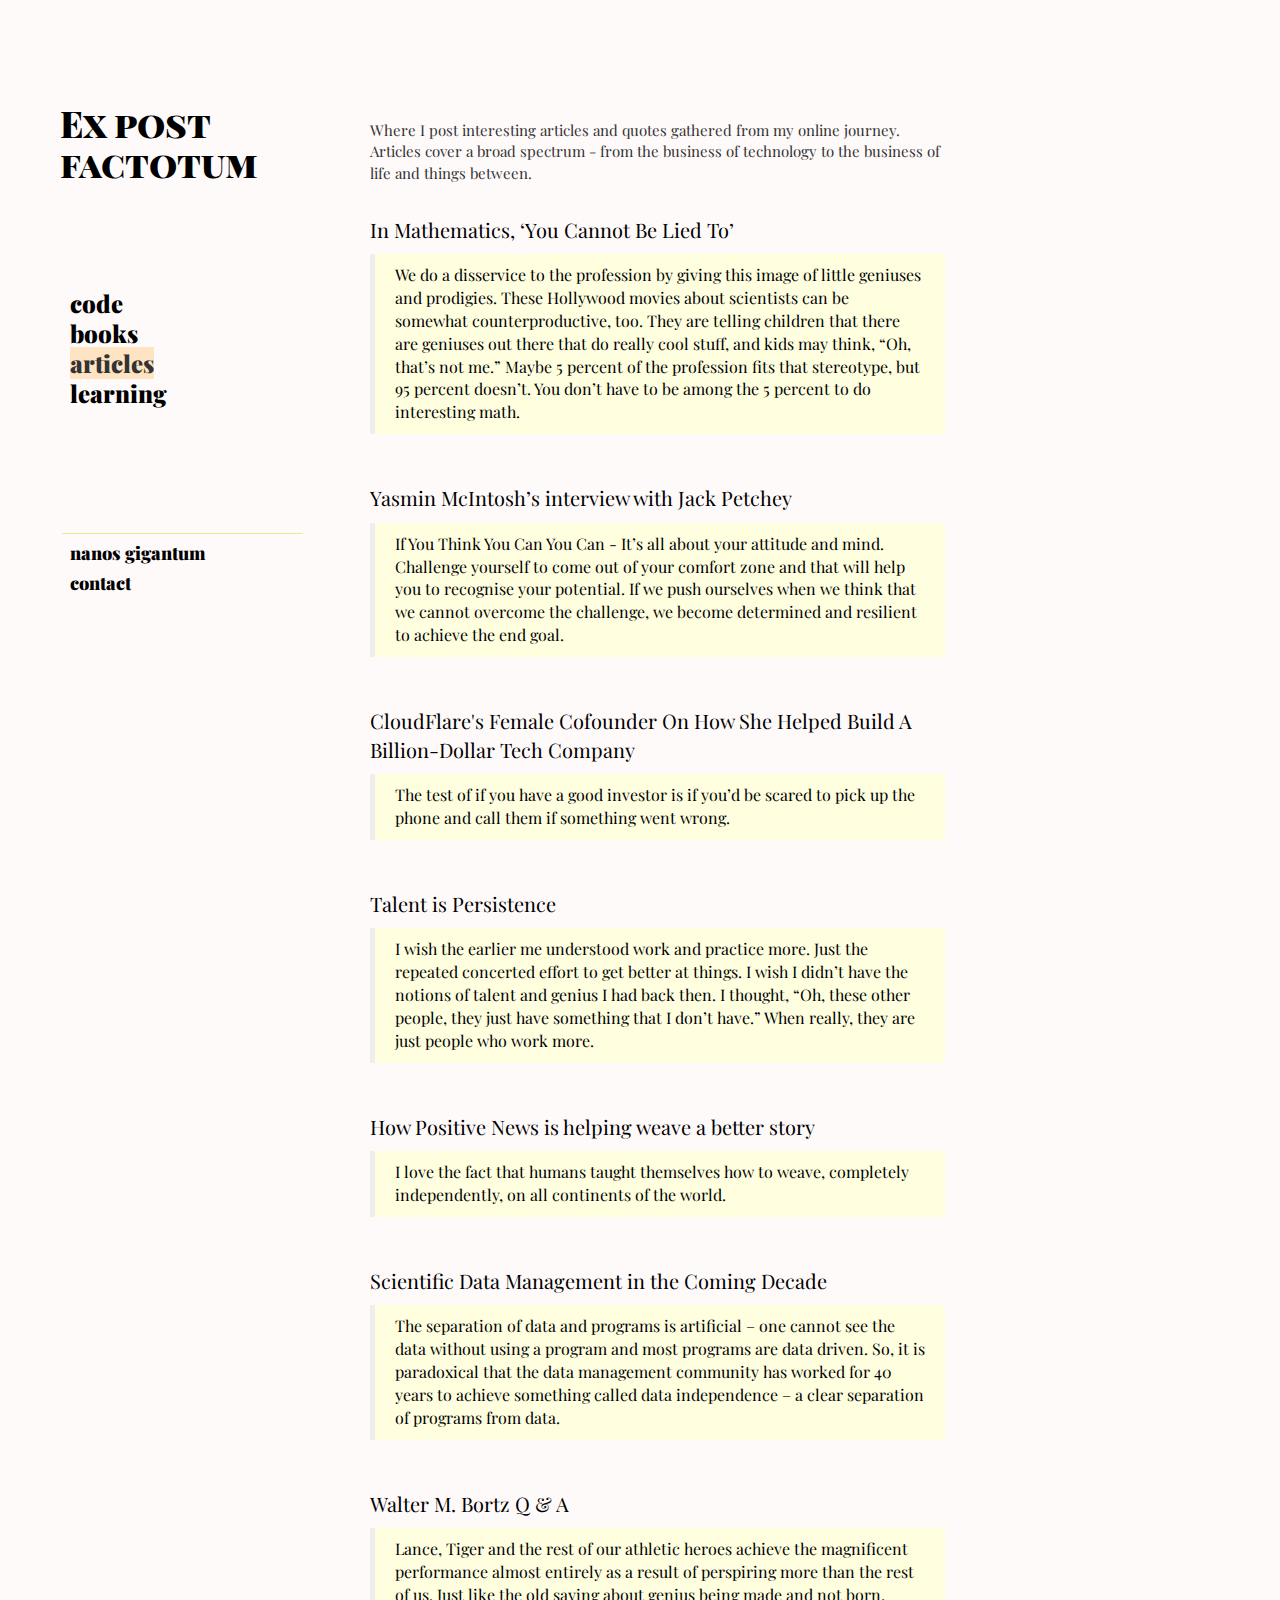
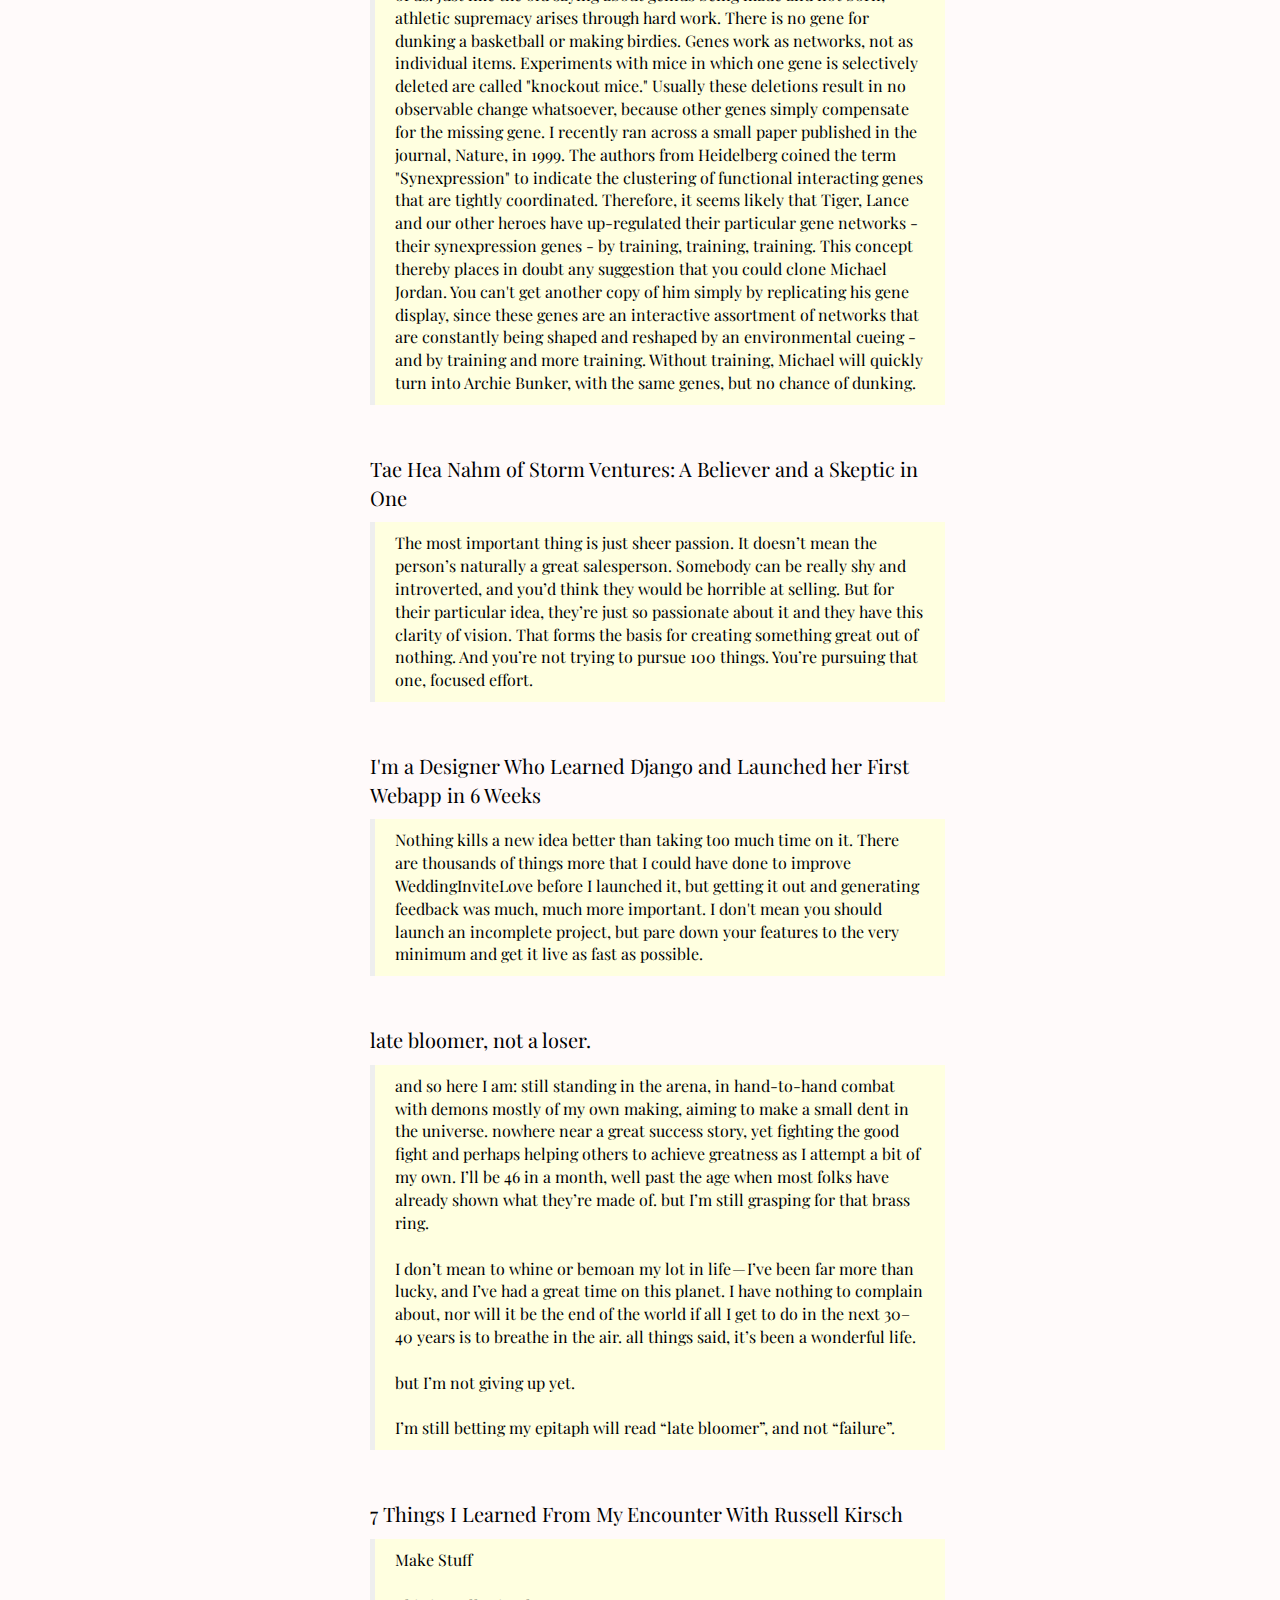
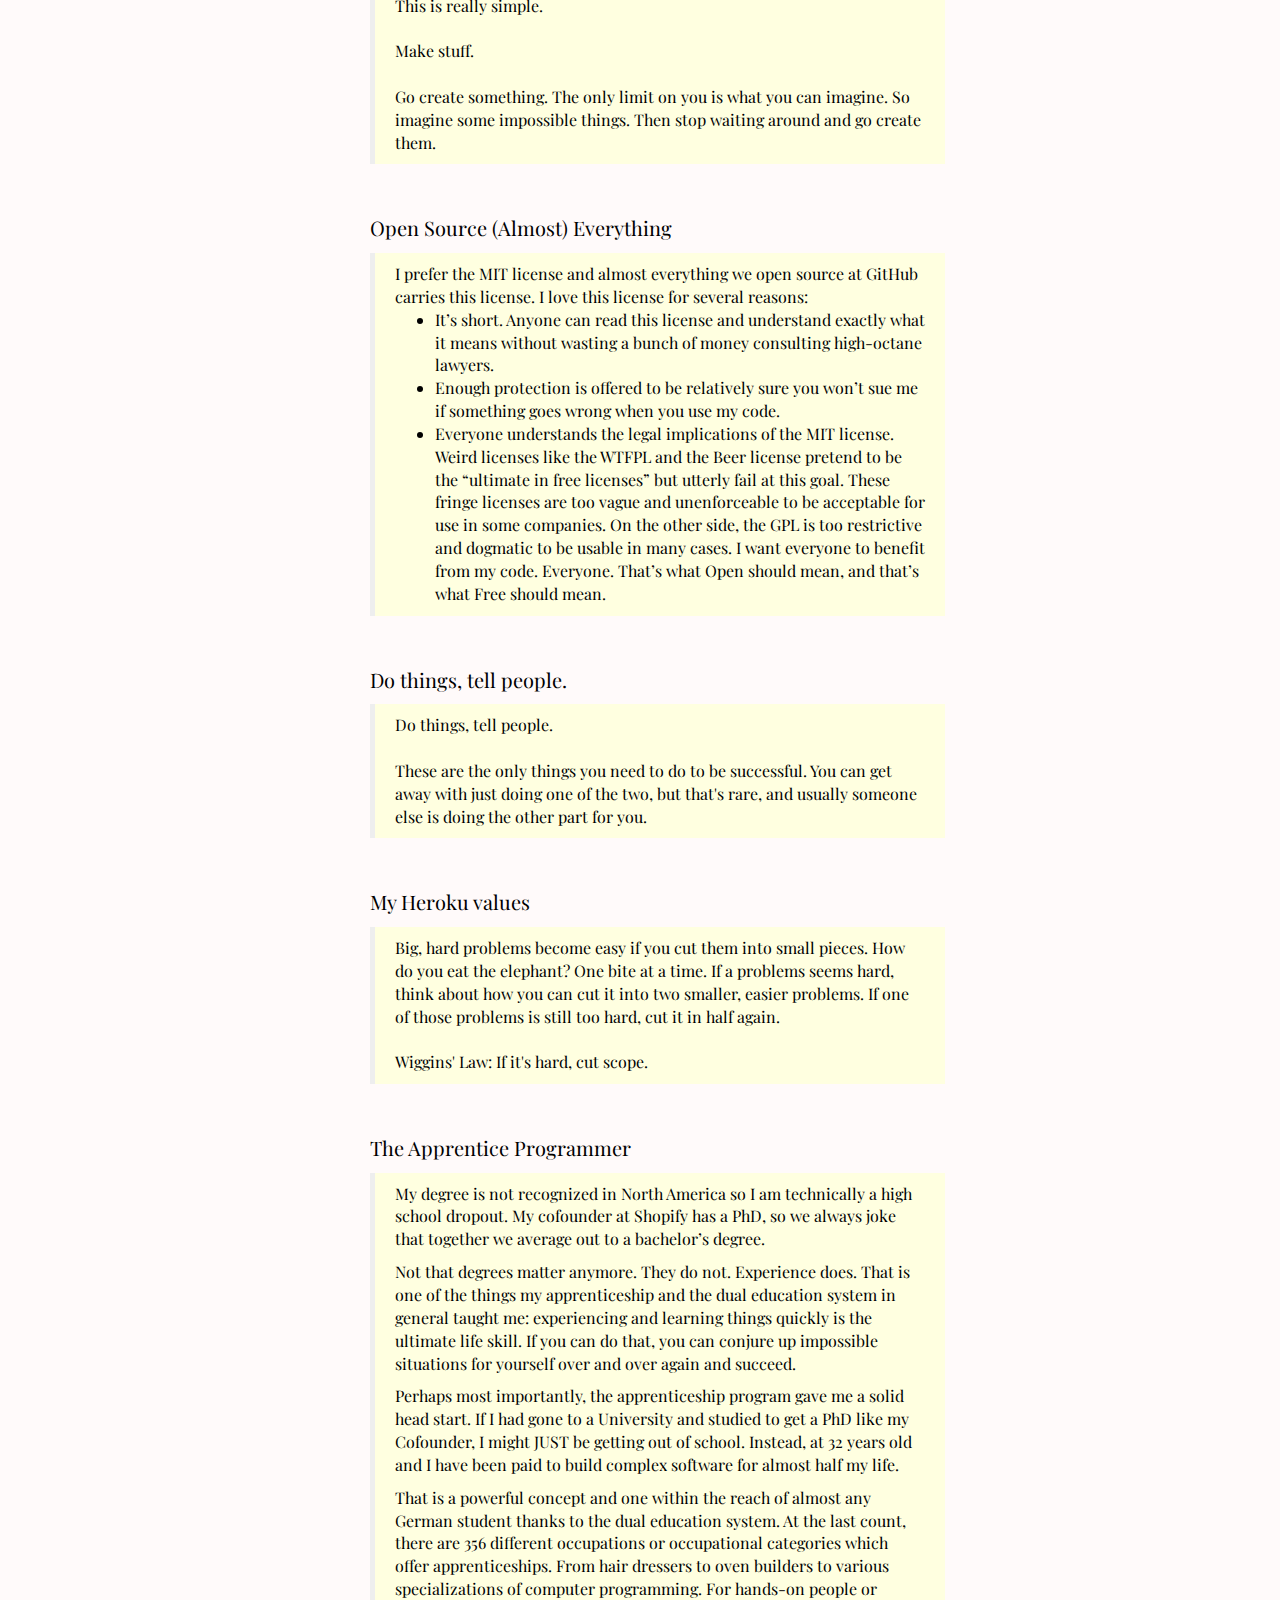
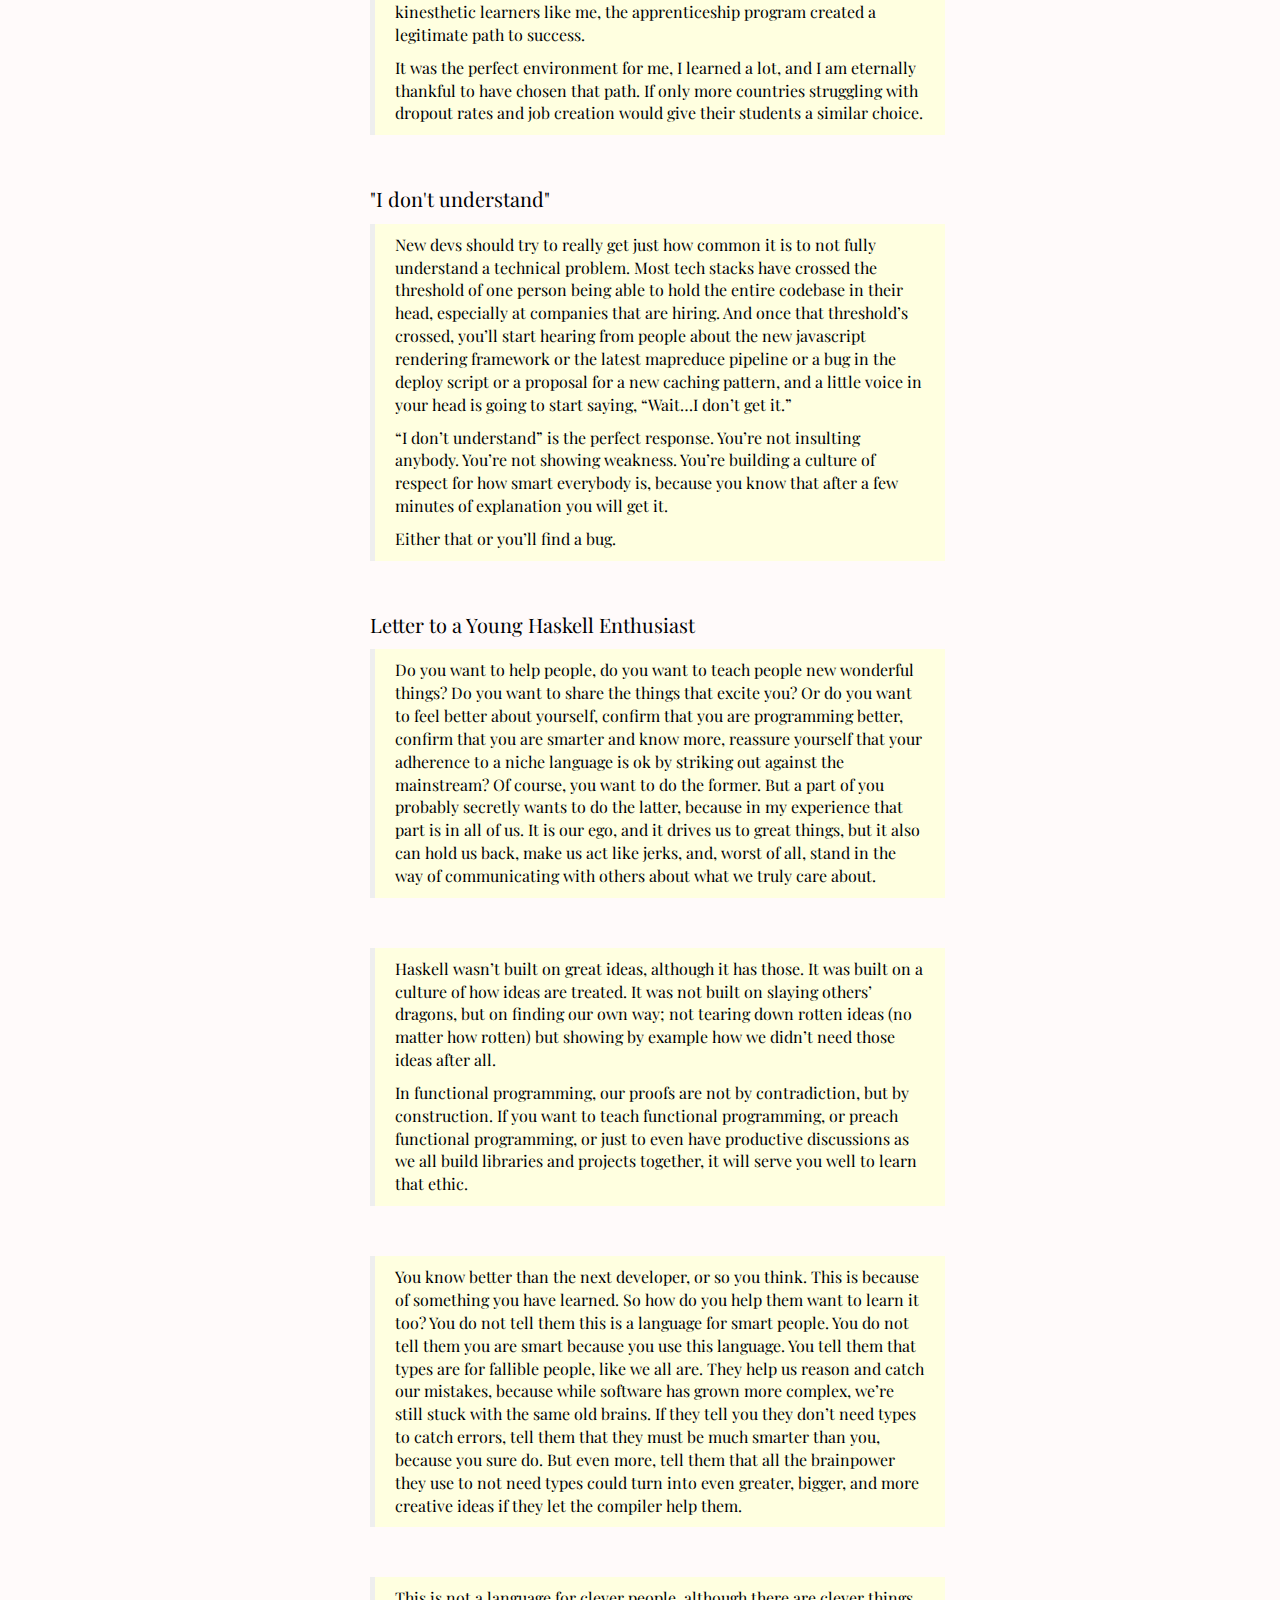
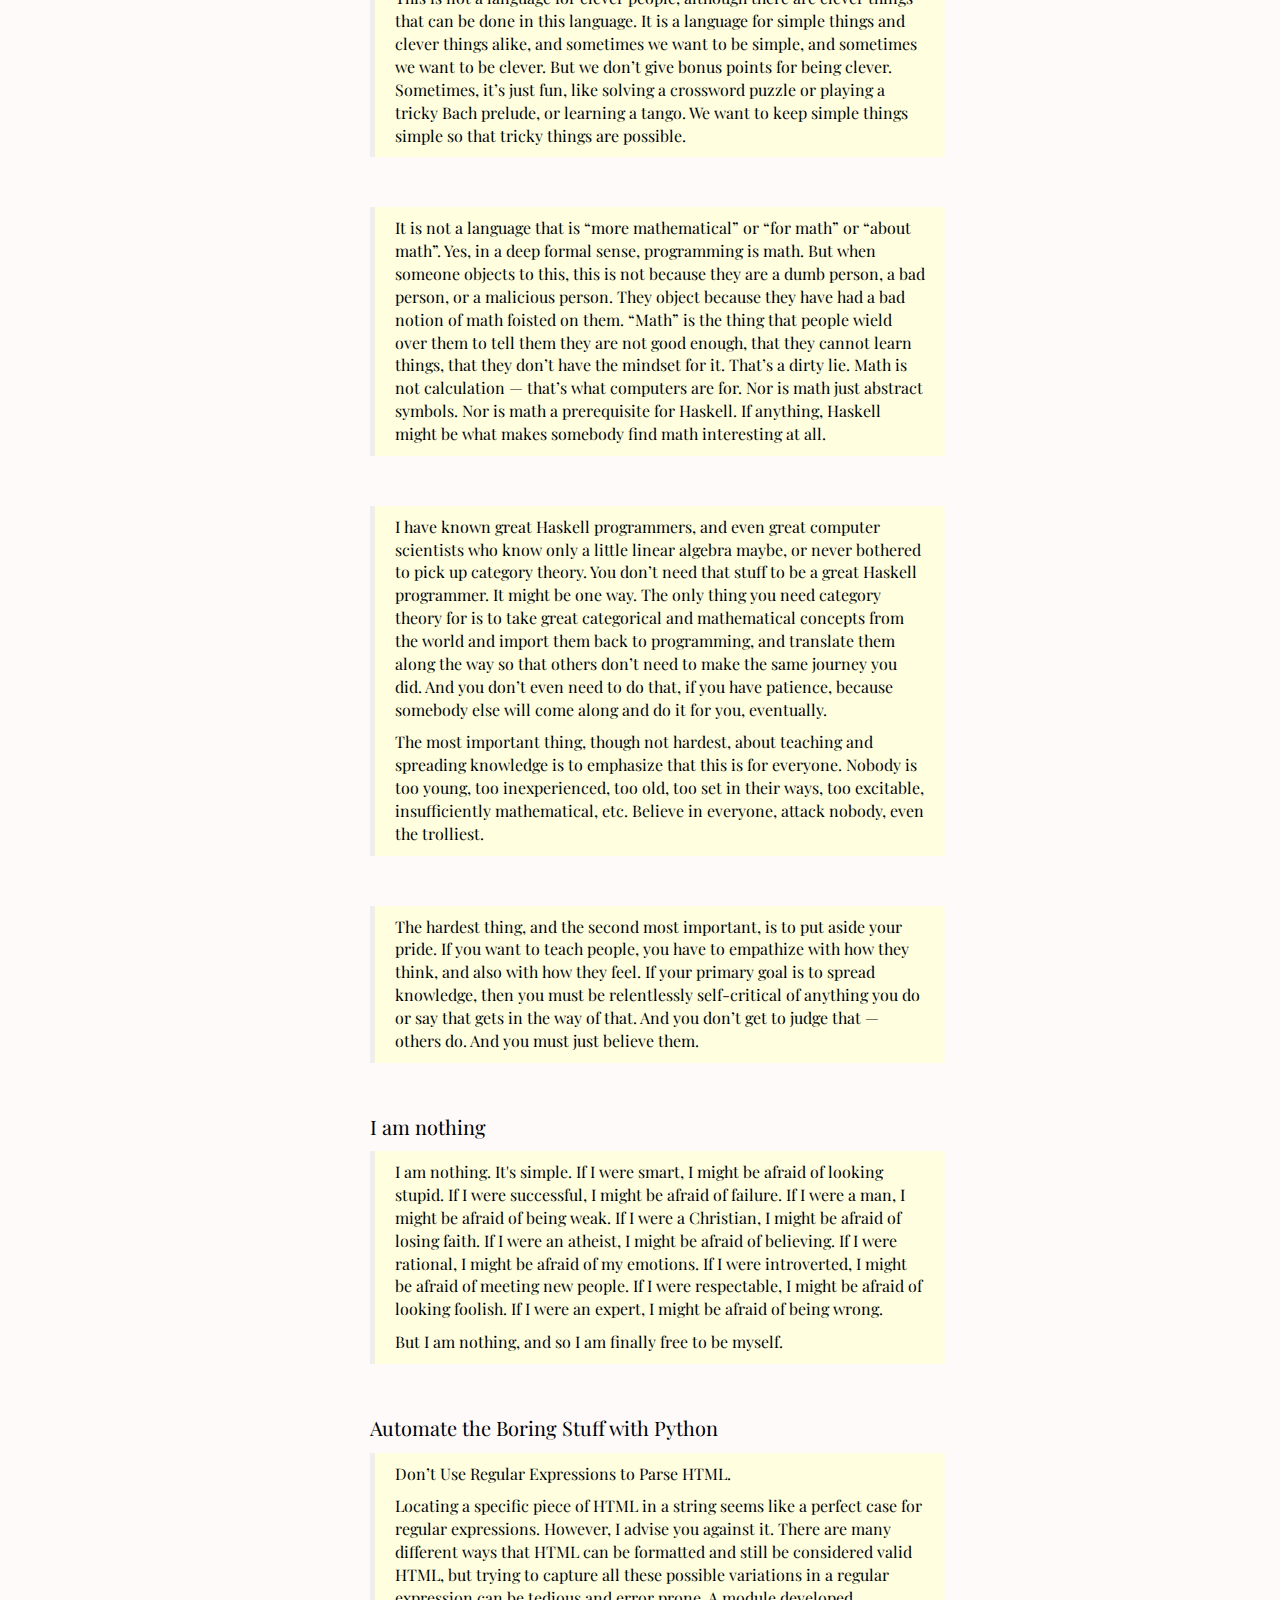
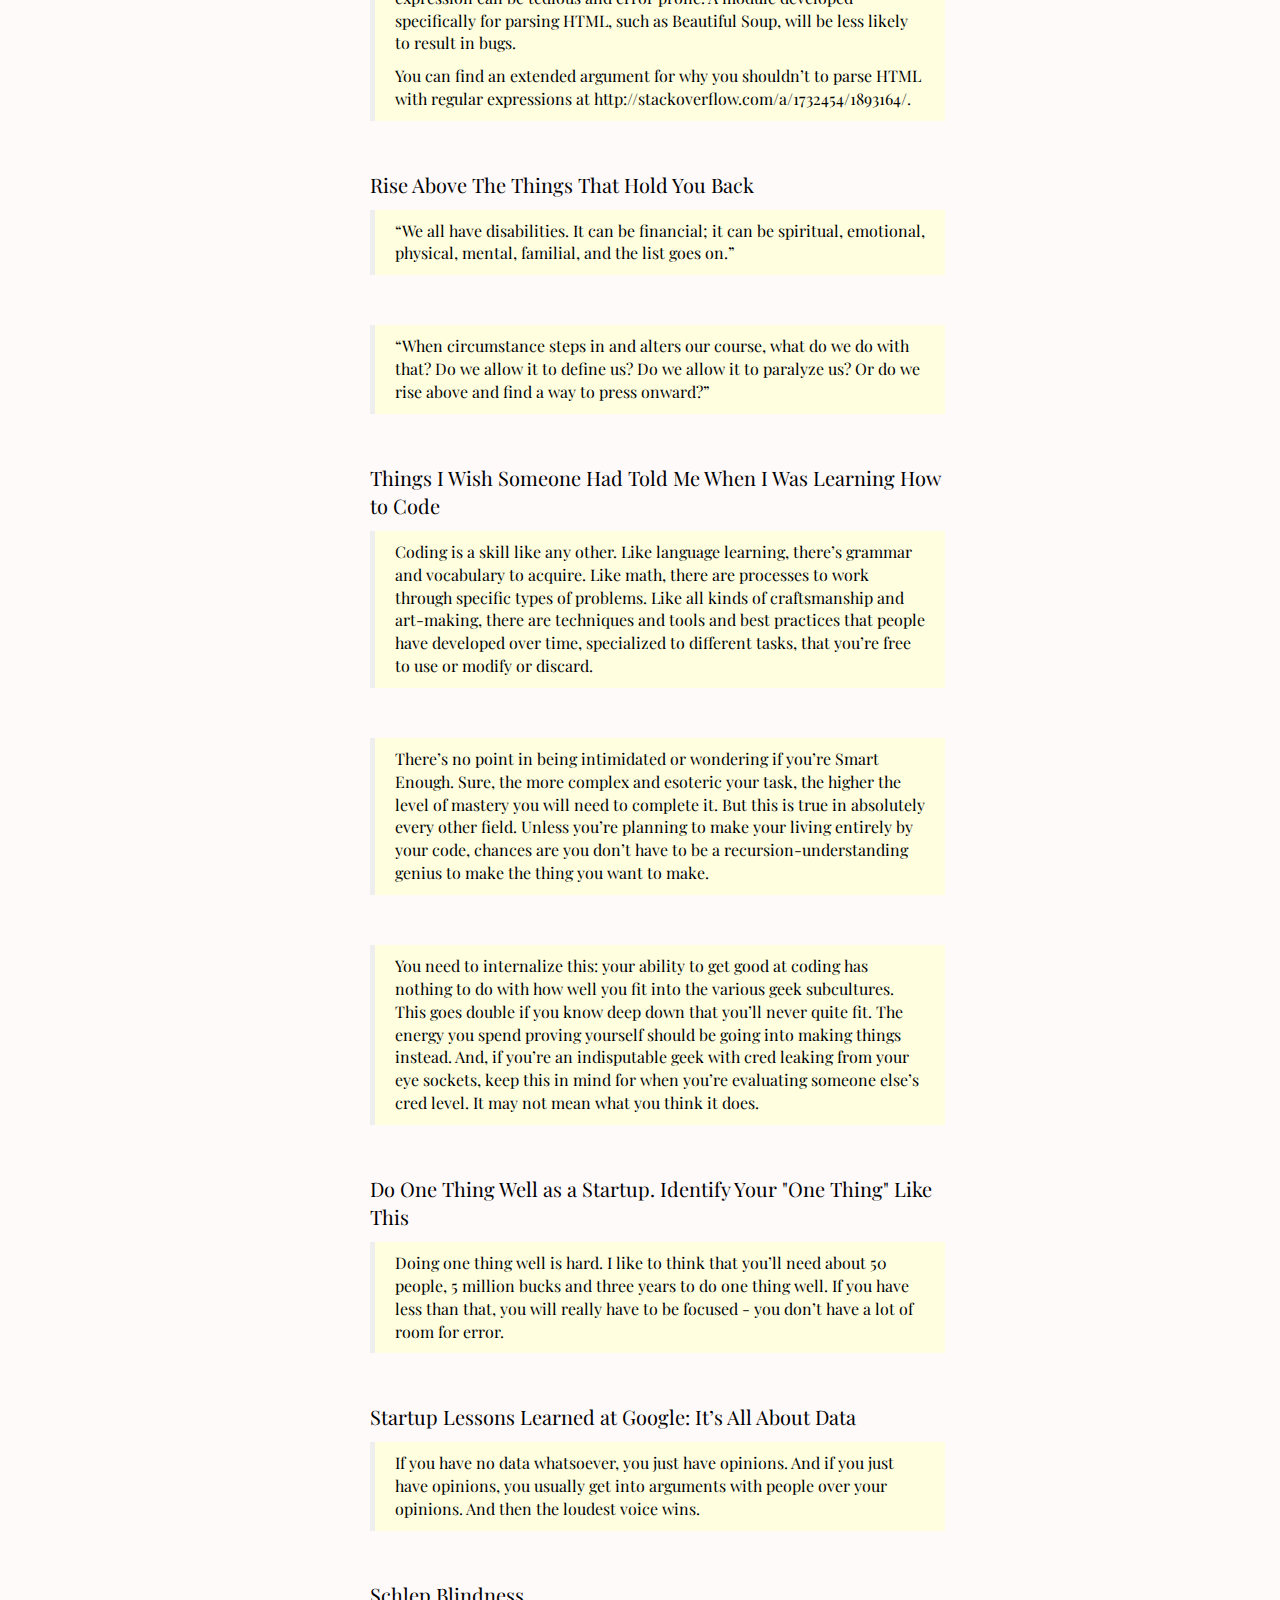
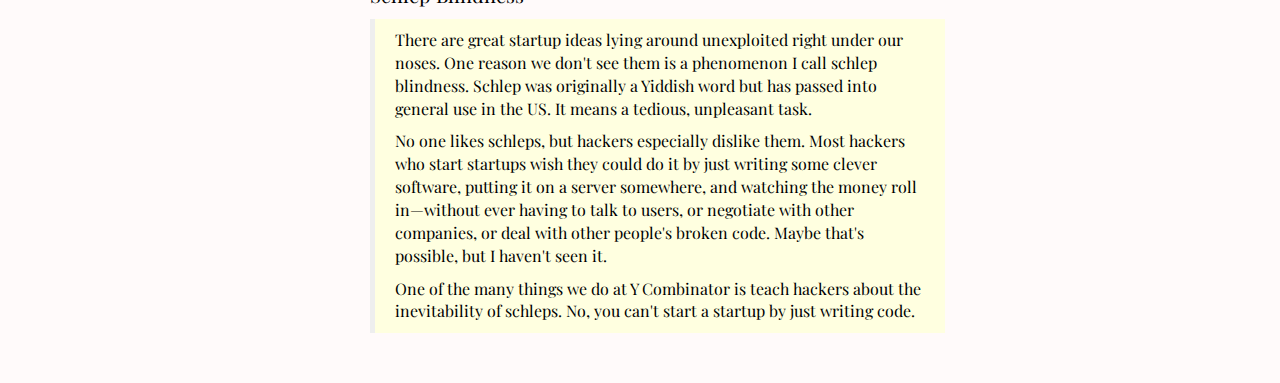
==== articles.html @ fbb5947e "First release" ====
<!DOCTYPE html>
<html lang="en">
  <head>
    <meta charset="utf-8">
    <!-- Bootstrap -->
    <meta name="viewport" content="width=device-width, initial-scale=1">
    <link rel="stylesheet" href="https://maxcdn.bootstrapcdn.com/bootstrap/3.3.7/css/bootstrap.min.css">
    <script src="https://ajax.googleapis.com/ajax/libs/jquery/3.1.1/jquery.min.js"></script>
    <script src="https://maxcdn.bootstrapcdn.com/bootstrap/3.3.7/js/bootstrap.min.js"></script>

    <!-- Fonts -->
    <link href="https://fonts.googleapis.com/css?family=Playfair+Display:400,400i,700,900%7CPlayfair+Display+SC:900" rel="stylesheet">
    <link rel = "stylesheet" type = "text/css" href = "main.css"/>

    <title>Ex Post Factotum</title>
  </head>

  <body>

    <div class = "container-fluid">
      <div class="row">

        <div class="col-lg-3 left" style="position:fixed">
          <p>&nbsp;</p>
          <p>&nbsp;</p>
          <p>&nbsp;</p>
          <a href="index.html"><h1>Ex post factotum</h1></a>
          <p>&nbsp;</p>
          <p>&nbsp;</p>
          <p>&nbsp;</p>
          <a href="index.html"><h3>code</h3></a>
          <a href="books.html"><h3>books</h3></a>
          <h3><span class="here">articles</span></h3>
          <a href="learning.html"><h3>learning</h3></a>
          <p>&nbsp;</p>
          <p>&nbsp;</p>
          <p>&nbsp;</p>
          <p>&nbsp;</p>
          <span><hr /></span>
          <a href="nanos.html"><h4>nanos gigantum</h4></a>
          <a href="contact.html"><h4>contact</h4></a>
        </div>

        <div class="col-lg-6 col-lg-offset-3 right">

          <p>
            Where I post interesting articles and quotes gathered from my online journey. Articles cover a broad spectrum - from the business of technology to the business of life and things between.
          </p>
          <br />


            <div class="list-credits">
              <p><a href="https://www.quantamagazine.org/20170221-mathematical-truth-sylvia-serfaty-interview/#" target="_blank">In Mathematics, ‘You Cannot Be Lied To’</a></p>
              <blockquote>
                We do a disservice to the profession by giving this image of little geniuses and prodigies. These Hollywood movies about scientists can be somewhat counterproductive, too. They are telling children that there are geniuses out there that do really cool stuff, and kids may think, “Oh, that’s not me.” Maybe 5 percent of the profession fits that stereotype, but 95 percent doesn’t. You don’t have to be among the 5 percent to do interesting math.
              </blockquote>

              <p><a href="http://www.jackpetcheyfoundation.org.uk/news/jackpetcheyinterview" target="_blank">Yasmin McIntosh’s interview with Jack Petchey</a></p>
              <blockquote>
                If You Think You Can You Can - It’s all about your attitude and mind. Challenge yourself to come out of your comfort zone and that will help you to recognise your potential. If we push ourselves when we think that we cannot overcome the challenge, we become determined and resilient to achieve the end goal.
              </blockquote>

              <p><a href="https://www.forbes.com/sites/hollieslade/2014/03/10/cloudflares-female-cofounder-on-how-she-helped-build-a-billion-dollar-tech-company/#66e869c21891" target="_blank">CloudFlare's Female Cofounder On How She Helped Build A Billion-Dollar Tech Company</a></p>
              <blockquote>
                The test of if you have a good investor is if you’d be scared to pick up the phone and call them if something went wrong.
              </blockquote>

              <p><a href="http://99u.com/articles/20490/talent-is-persistence-what-it-takes-to-be-an-independent-creative" target="_blank">Talent is Persistence</a></p>
              <blockquote>
                I wish the earlier me understood work and practice more. Just the repeated concerted effort to get better at things. I wish I didn’t have the notions of talent and genius I had back then. I thought, “Oh, these other people, they just have something that I don’t have.” When really, they are just people who work more.
              </blockquote>

              <p><a href="https://www.positive.news/2017/society/25387/positive-news-weaving-better-story/?mc_cid=ba7070ed2d&mc_eid=a11cd9932a" target="_blank">How Positive News is helping weave a better story</a></p>
              <blockquote>
                I love the fact that humans taught themselves how to weave, completely independently, on all continents of the world.
              </blockquote>

              <p><a href="https://arxiv.org/pdf/cs/0502008.pdf" target="_blank">Scientific Data Management in the Coming Decade</a></p>
              <blockquote>
                The separation of data and programs is artificial – one cannot see the data without using a program and most programs are data driven. So, it is paradoxical that the data management community has worked for 40 years to achieve something called data independence – a clear separation of programs from data.
              </blockquote>

              <p><a href="http://www.walterbortz.com/qa.php" target="_blank">Walter M. Bortz Q & A</a></p>
              <blockquote>
                Lance, Tiger and the rest of our athletic heroes achieve the magnificent performance almost entirely as a result of perspiring more than the rest of us. Just like the old saying about genius being made and not born, athletic supremacy arises through hard work. There is no gene for dunking a basketball or making birdies. Genes work as networks, not as individual items. Experiments with mice in which one gene is selectively deleted are called "knockout mice." Usually these deletions result in no observable change whatsoever, because other genes simply compensate for the missing gene. I recently ran across a small paper published in the journal, Nature, in 1999. The authors from Heidelberg coined the term "Synexpression" to indicate the clustering of functional interacting genes that are tightly coordinated. Therefore, it seems likely that Tiger, Lance and our other heroes have up-regulated their particular gene networks - their synexpression genes - by training, training, training. This concept thereby places in doubt any suggestion that you could clone Michael Jordan. You can't get another copy of him simply by replicating his gene display, since these genes are an interactive assortment of networks that are constantly being shaped and reshaped by an environmental cueing - and by training and more training. Without training, Michael will quickly turn into Archie Bunker, with the same genes, but no chance of dunking.
              </blockquote>

              <p><a href="https://www.nytimes.com/2015/06/28/business/tae-hea-nahm-of-storm-ventures-a-believer-and-a-skeptic-in-one.html?_r=1" target="_blank">Tae Hea Nahm of Storm Ventures: A Believer and a Skeptic in One</a></p>
              <blockquote>
                The most important thing is just sheer passion. It doesn’t mean the person’s naturally a great salesperson. Somebody can be really shy and introverted, and you’d think they would be horrible at selling. But for their particular idea, they’re just so passionate about it and they have this clarity of vision. That forms the basis for creating something great out of nothing. And you’re not trying to pursue 100 things. You’re pursuing that one, focused effort.
              </blockquote>

              <p><a href="http://limedaring.com/articles/im-a-designer-who-learned-django-and-launched-her-first-webapp-in-6-weeks/" target="_blank">I'm a Designer Who Learned Django and Launched her First Webapp in 6 Weeks</a></p>
              <blockquote>
                Nothing kills a new idea better than taking too much time on it. There are thousands of things more that I could have done to improve WeddingInviteLove before I launched it, but getting it out and generating feedback was much, much more important. I don't mean you should launch an incomplete project, but pare down your features to the very minimum and get it live as fast as possible.
              </blockquote>

              <p><a href="https://500hats.com/late-bloomer-not-a-loser-i-hope-ac0ec49a6ddc#.bq1hze9oh" target="_blank">late bloomer, not a loser.</a></p>
              <blockquote>
                and so here I am: still standing in the arena, in hand-to-hand combat with demons mostly of my own making, aiming to make a small dent in the universe. nowhere near a great success story, yet fighting the good fight and perhaps helping others to achieve greatness as I attempt a bit of my own. I’ll be 46 in a month, well past the age when most folks have already shown what they’re made of. but I’m still grasping for that brass ring.
                <br /><br />
                I don’t mean to whine or bemoan my lot in life — I’ve been far more than lucky, and I’ve had a great time on this planet. I have nothing to complain about, nor will it be the end of the world if all I get to do in the next 30–40 years is to breathe in the air. all things said, it’s been a wonderful life.
                <br /><br />
                but I’m not giving up yet.
                <br /><br />
                I’m still betting my epitaph will read “late bloomer”, and not “failure”.
              </blockquote>

              <p><a href="https://impossiblehq.com/russell-kirsch-encounter-lessons/" target="_blank">7 Things I Learned From My Encounter With Russell Kirsch</a></p>
              <blockquote>
                Make Stuff<br /><br />This is really simple.<br /><br />Make stuff.<br /><br />Go create something. The only limit on you is what you can imagine. So imagine some impossible things. Then stop waiting around and go create them.
              </blockquote>

              <p><a href="http://tom.preston-werner.com/2011/11/22/open-source-everything.html" target="_blank">Open Source (Almost) Everything</a></p>
              <blockquote>
                I prefer the MIT license and almost everything we open source at GitHub carries this license. I love this license for several reasons:
                <ul>
                  <li>It’s short. Anyone can read this license and understand exactly what it means without wasting a bunch of money consulting high-octane lawyers.</li>
                  <li>Enough protection is offered to be relatively sure you won’t sue me if something goes wrong when you use my code.</li>
                  <li>Everyone understands the legal implications of the MIT license. Weird licenses like the WTFPL and the Beer license pretend to be the “ultimate in free licenses” but utterly fail at this goal. These fringe licenses are too vague and unenforceable to be acceptable for use in some companies. On the other side, the GPL is too restrictive and dogmatic to be usable in many cases. I want everyone to benefit from my code. Everyone. That’s what Open should mean, and that’s what Free should mean.</li>
                </ul>
              </blockquote>

              <p><a href="http://carl.flax.ie/dothingstellpeople.html" target="_blank">Do things, tell people.</a></p>
              <blockquote>
                Do things, tell people.
                <br /><br />
                These are the only things you need to do to be successful. You can get away with just doing one of the two, but that's rare, and usually someone else is doing the other part for you.
              </blockquote>

              <p><a href="https://gist.github.com/adamwiggins/5687294" target="_blank">My Heroku values</a></p>
              <blockquote>
                Big, hard problems become easy if you cut them into small pieces. How do you eat the elephant? One bite at a time. If a problems seems hard, think about how you can cut it into two smaller, easier problems. If one of those problems is still too hard, cut it in half again.
                <br /><br />
                Wiggins' Law: If it's hard, cut scope.
              </blockquote>

              <p><a href="https://tobi.lutke.com/blogs/news/11280301-the-apprentice-programmer" target="_blank">The Apprentice Programmer</a></p>
              <blockquote>
                <p>
                  My degree is not recognized in North America so I am technically a high school dropout. My cofounder at Shopify has a PhD, so we always joke that together we average out to a bachelor’s degree.
                </p>
                <p>
                  Not that degrees matter anymore. They do not. Experience does. That is one of the things my apprenticeship and the dual education system in general taught me: experiencing and learning things quickly is the ultimate life skill. If you can do that, you can conjure up impossible situations for yourself over and over again and succeed.
                </p>

                <p>
                  Perhaps most importantly, the apprenticeship program gave me a solid head start. If I had gone to a University and studied to get a PhD like my Cofounder, I might JUST be getting out of school. Instead, at 32 years old and I have been paid to build complex software for almost half my life.
                </p>

                <p>
                  That is a powerful concept and one within the reach of almost any German student thanks to the dual education system. At the last count, there are 356 different occupations or occupational categories which offer apprenticeships. From hair dressers to oven builders to various specializations of computer programming. For hands-on people or kinesthetic learners like me, the apprenticeship program created a legitimate path to success.
                </p>

                <p>
                  It was the perfect environment for me, I learned a lot, and I am eternally thankful to have chosen that path. If only more countries struggling with dropout rates and job creation would give their students a similar choice.
                </p>
              </blockquote>

              <p><a href="http://bjk5.com/post/38101106878/i-dont-understand" target="_blank">"I don't understand"</a></p>
              <blockquote>
                <p>
                  New devs should try to really get just how common it is to not fully understand a technical problem. Most tech stacks have crossed the threshold of one person being able to hold the entire codebase in their head, especially at companies that are hiring. And once that threshold’s crossed, you’ll start hearing from people about the new javascript rendering framework or the latest mapreduce pipeline or a bug in the deploy script or a proposal for a new caching pattern, and a little voice in your head is going to start saying, “Wait…I don’t get it.”
                </p>
                <p>
                  “I don’t understand” is the perfect response. You’re not insulting anybody. You’re not showing weakness. You’re building a culture of respect for how smart everybody is, because you know that after a few minutes of explanation you will get it.
                </p>
                <p>
                  Either that or you’ll find a bug.
                </p>
              </blockquote>

              <p><a href="http://comonad.com/reader/2014/letter-to-a-young-haskell-enthusiast/" target="_blank">Letter to a Young Haskell Enthusiast</a></p>
              <blockquote>
                  <p>
                      Do you want to help people, do you want to teach people new wonderful things? Do you want to share the things that excite you? Or do you want to feel better about yourself, confirm that you are programming better, confirm that you are smarter and know more, reassure yourself that your adherence to a niche language is ok by striking out against the mainstream? Of course, you want to do the former. But a part of you probably secretly wants to do the latter, because in my experience that part is in all of us. It is our ego, and it drives us to great things, but it also can hold us back, make us act like jerks, and, worst of all, stand in the way of communicating with others about what we truly care about.
                  </p>
              </blockquote>

              <blockquote>
                  <p>
                      Haskell wasn’t built on great ideas, although it has those. It was built on a culture of how ideas are treated. It was not built on slaying others’ dragons, but on finding our own way; not tearing down rotten ideas (no matter how rotten) but showing by example how we didn’t need those ideas after all.
                  </p>
                  <p>
                      In functional programming, our proofs are not by contradiction, but by construction. If you want to teach functional programming, or preach functional programming, or just to even have productive discussions as we all build libraries and projects together, it will serve you well to learn that ethic.
                  </p>
              </blockquote>

              <blockquote>
                  <p>
                      You know better than the next developer, or so you think. This is because of something you have learned. So how do you help them want to learn it too? You do not tell them this is a language for smart people. You do not tell them you are smart because you use this language. You tell them that types are for fallible people, like we all are. They help us reason and catch our mistakes, because while software has grown more complex, we’re still stuck with the same old brains. If they tell you they don’t need types to catch errors, tell them that they must be much smarter than you, because you sure do. But even more, tell them that all the brainpower they use to not need types could turn into even greater, bigger, and more creative ideas if they let the compiler help them.
                  </p>
              </blockquote>

              <blockquote>
                  <p>
                      This is not a language for clever people, although there are clever things that can be done in this language. It is a language for simple things and clever things alike, and sometimes we want to be simple, and sometimes we want to be clever. But we don’t give bonus points for being clever. Sometimes, it’s just fun, like solving a crossword puzzle or playing a tricky Bach prelude, or learning a tango. We want to keep simple things simple so that tricky things are possible.
                  </p>
              </blockquote>

              <blockquote>
                  <p>
                      It is not a language that is “more mathematical” or “for math” or “about math”. Yes, in a deep formal sense, programming is math. But when someone objects to this, this is not because they are a dumb person, a bad person, or a malicious person. They object because they have had a bad notion of math foisted on them. “Math” is the thing that people wield over them to tell them they are not good enough, that they cannot learn things, that they don’t have the mindset for it. That’s a dirty lie. Math is not calculation — that’s what computers are for. Nor is math just abstract symbols. Nor is math a prerequisite for Haskell. If anything, Haskell might be what makes somebody find math interesting at all.
                  </p>
              </blockquote>

              <blockquote>
                  <p>
                      I have known great Haskell programmers, and even great computer scientists who know only a little linear algebra maybe, or never bothered to pick up category theory. You don’t need that stuff to be a great Haskell programmer. It might be one way. The only thing you need category theory for is to take great categorical and mathematical concepts from the world and import them back to programming, and translate them along the way so that others don’t need to make the same journey you did. And you don’t even need to do that, if you have patience, because somebody else will come along and do it for you, eventually.
                  </p>
                  <p>
                      The most important thing, though not hardest, about teaching and spreading knowledge is to emphasize that this is for everyone. Nobody is too young, too inexperienced, too old, too set in their ways, too excitable, insufficiently mathematical, etc. Believe in everyone, attack nobody, even the trolliest.
                  </p>
              </blockquote>

              <blockquote>
                  <p>
                      The hardest thing, and the second most important, is to put aside your pride. If you want to teach people, you have to empathize with how they think, and also with how they feel. If your primary goal is to spread knowledge, then you must be relentlessly self-critical of anything you do or say that gets in the way of that. And you don’t get to judge that — others do. And you must just believe them.
                  </p>
              </blockquote>

              <p><a href="http://paulbuchheit.blogspot.sg/2011/08/i-am-nothing.html" target="_blank">I am nothing</a></p>
              <blockquote>
                <p>
                  I am nothing. It's simple. If I were smart, I might be afraid of looking stupid. If I were successful, I might be afraid of failure. If I were a man, I might be afraid of being weak. If I were a Christian, I might be afraid of losing faith. If I were an atheist, I might be afraid of believing. If I were rational, I might be afraid of my emotions. If I were introverted, I might be afraid of meeting new people. If I were respectable, I might be afraid of looking foolish. If I were an expert, I might be afraid of being wrong.
                </p>
                <p>
                  But I am nothing, and so I am finally free to be myself.
                </p>
              </blockquote>

              <p><a href="https://automatetheboringstuff.com/chapter11/" target="_blank">Automate the Boring Stuff with Python</a></p>
              <blockquote>
                <p>
                  Don’t Use Regular Expressions to Parse HTML.
                </p>
                <p>
                  Locating a specific piece of HTML in a string seems like a perfect case for regular expressions. However, I advise you against it. There are many different ways that HTML can be formatted and still be considered valid HTML, but trying to capture all these possible variations in a regular expression can be tedious and error prone. A module developed specifically for parsing HTML, such as Beautiful Soup, will be less likely to result in bugs.
                </p>
                <p>
                  You can find an extended argument for why you shouldn’t to parse HTML with regular expressions at http://stackoverflow.com/a/1732454/1893164/.
                </p>
              </blockquote>

              <p><a href="https://www.forbes.com/sites/northwesternmutual/2014/12/26/rise-above-the-things-that-hold-you-back/#40670e7059d7" target="_blank">Rise Above The Things That Hold You Back</a></p>
              <blockquote>
                <p>
                  “We all have disabilities. It can be financial; it can be spiritual, emotional, physical, mental, familial, and the list goes on.”
                </p>
              </blockquote>

              <blockquote>
                <p>
                  “When circumstance steps in and alters our course, what do we do with that? Do we allow it to define us? Do we allow it to paralyze us? Or do we rise above and find a way to press onward?”
                </p>
              </blockquote>

              <p><a href="https://medium.freecodecamp.com/things-i-wish-someone-had-told-me-when-i-was-learning-how-to-code-565fc9dcb329#.39mifjasj" target="_blank">Things I Wish Someone Had Told Me When I Was Learning How to Code</a></p>
              <blockquote>
                <p>
                  Coding is a skill like any other. Like language learning, there’s grammar and vocabulary to acquire. Like math, there are processes to work through specific types of problems. Like all kinds of craftsmanship and art-making, there are techniques and tools and best practices that people have developed over time, specialized to different tasks, that you’re free to use or modify or discard.
                </p>
              </blockquote>

              <blockquote>
                <p>
                  There’s no point in being intimidated or wondering if you’re Smart Enough. Sure, the more complex and esoteric your task, the higher the level of mastery you will need to complete it. But this is true in absolutely every other field. Unless you’re planning to make your living entirely by your code, chances are you don’t have to be a recursion-understanding genius to make the thing you want to make.
                </p>
              </blockquote>

              <blockquote>
                <p>
                  You need to internalize this: your ability to get good at coding has nothing to do with how well you fit into the various geek subcultures. This goes double if you know deep down that you’ll never quite fit. The energy you spend proving yourself should be going into making things instead. And, if you’re an indisputable geek with cred leaking from your eye sockets, keep this in mind for when you’re evaluating someone else’s cred level. It may not mean what you think it does.
                </p>
              </blockquote>

              <p><a href="http://fi.co/posts/do-one-thing-well-as-a-startup-identify-your-one-thing-like-this" target="_blank">Do One Thing Well as a Startup. Identify Your "One Thing" Like This</a></p>
              <blockquote>
                <p>
                  Doing one thing well is hard. I like to think that you’ll need about 50 people, 5 million bucks and three years to do one thing well. If you have less than that, you will really have to be focused - you don’t have a lot of room for error.
                </p>
              </blockquote>

              <p><a href="http://fi.co/posts/startup-lessons-learned-at-google-it-s-all-about-data" target="_blank">Startup Lessons Learned at Google: It’s All About Data</a></p>
              <blockquote>
                <p>
                  If you have no data whatsoever, you just have opinions. And if you just have opinions, you usually get into arguments with people over your opinions. And then the loudest voice wins.
                </p>
              </blockquote>

              <p><a href="http://paulgraham.com/schlep.html" target="_blank">Schlep Blindness</a></p>
              <blockquote>
                <p>
                  There are great startup ideas lying around unexploited right under our noses. One reason we don't see them is a phenomenon I call schlep blindness. Schlep was originally a Yiddish word but has passed into general use in the US. It means a tedious, unpleasant task.
                </p>
                <p>
                  No one likes schleps, but hackers especially dislike them. Most hackers who start startups wish they could do it by just writing some clever software, putting it on a server somewhere, and watching the money roll in—without ever having to talk to users, or negotiate with other companies, or deal with other people's broken code. Maybe that's possible, but I haven't seen it.
                </p>
                <p>
                  One of the many things we do at Y Combinator is teach hackers about the inevitability of schleps. No, you can't start a startup by just writing code.
                </p>
              </blockquote>


            </div>
          </div>

      </div>
    </div>
  </body>
</html>
---- main.css ----
/**@import url('http://getbootstrap.com/dist/css/bootstrap.css');

.fixed {overflow:hidden; background:orange; }
.scrollit {overflow-y:scroll; background:lightgray; }
**/
body {
  font-family: 'Playfair Display', serif;
  font-size: 15px;
  background-color: snow;
}

div .left {
  padding-left: 60px;
  background-color: snow;
}

div .right {
    padding-left: 50px;
    background-color: snow;
    padding-top: 120px;
}

img {
 width: 65%;
 height: 65%;
}

h1 {
  font-family: 'Playfair Display SC', serif;
  color: black;
  font-weight: 900;
}

h2, h3 {
  padding-left: 10px;
  font-weight: 900;
  line-height: 10px;
}

h4 {
  padding-left: 10px;
  font-weight: 900;
}

.here {
  background-color: bisque;
}

/*a {
  color: dodgerblue;
}*/

a {
  color: black;
}

a:visited {
  color: forestgreen;
}

.list-credits {
    text-align: left;
    color: gray;
    margin-bottom: 40px;
    font-size: 20px;
}

hr {
    background-color: khaki;
    border: none;
    height: 1px;
    margin: 2.0px;
}

blockquote {
  color: #000000;
  font-size: 16px;
  margin-bottom: 50px;
  font-weight: 400;
  font-style: normal;
  background-color: #FFFFE0;
}

.subtitle {
  font-family: 'Playfair Display SC', serif;
  color: #4169E1;
  font-weight: 900;
  font-size: 20px;
}
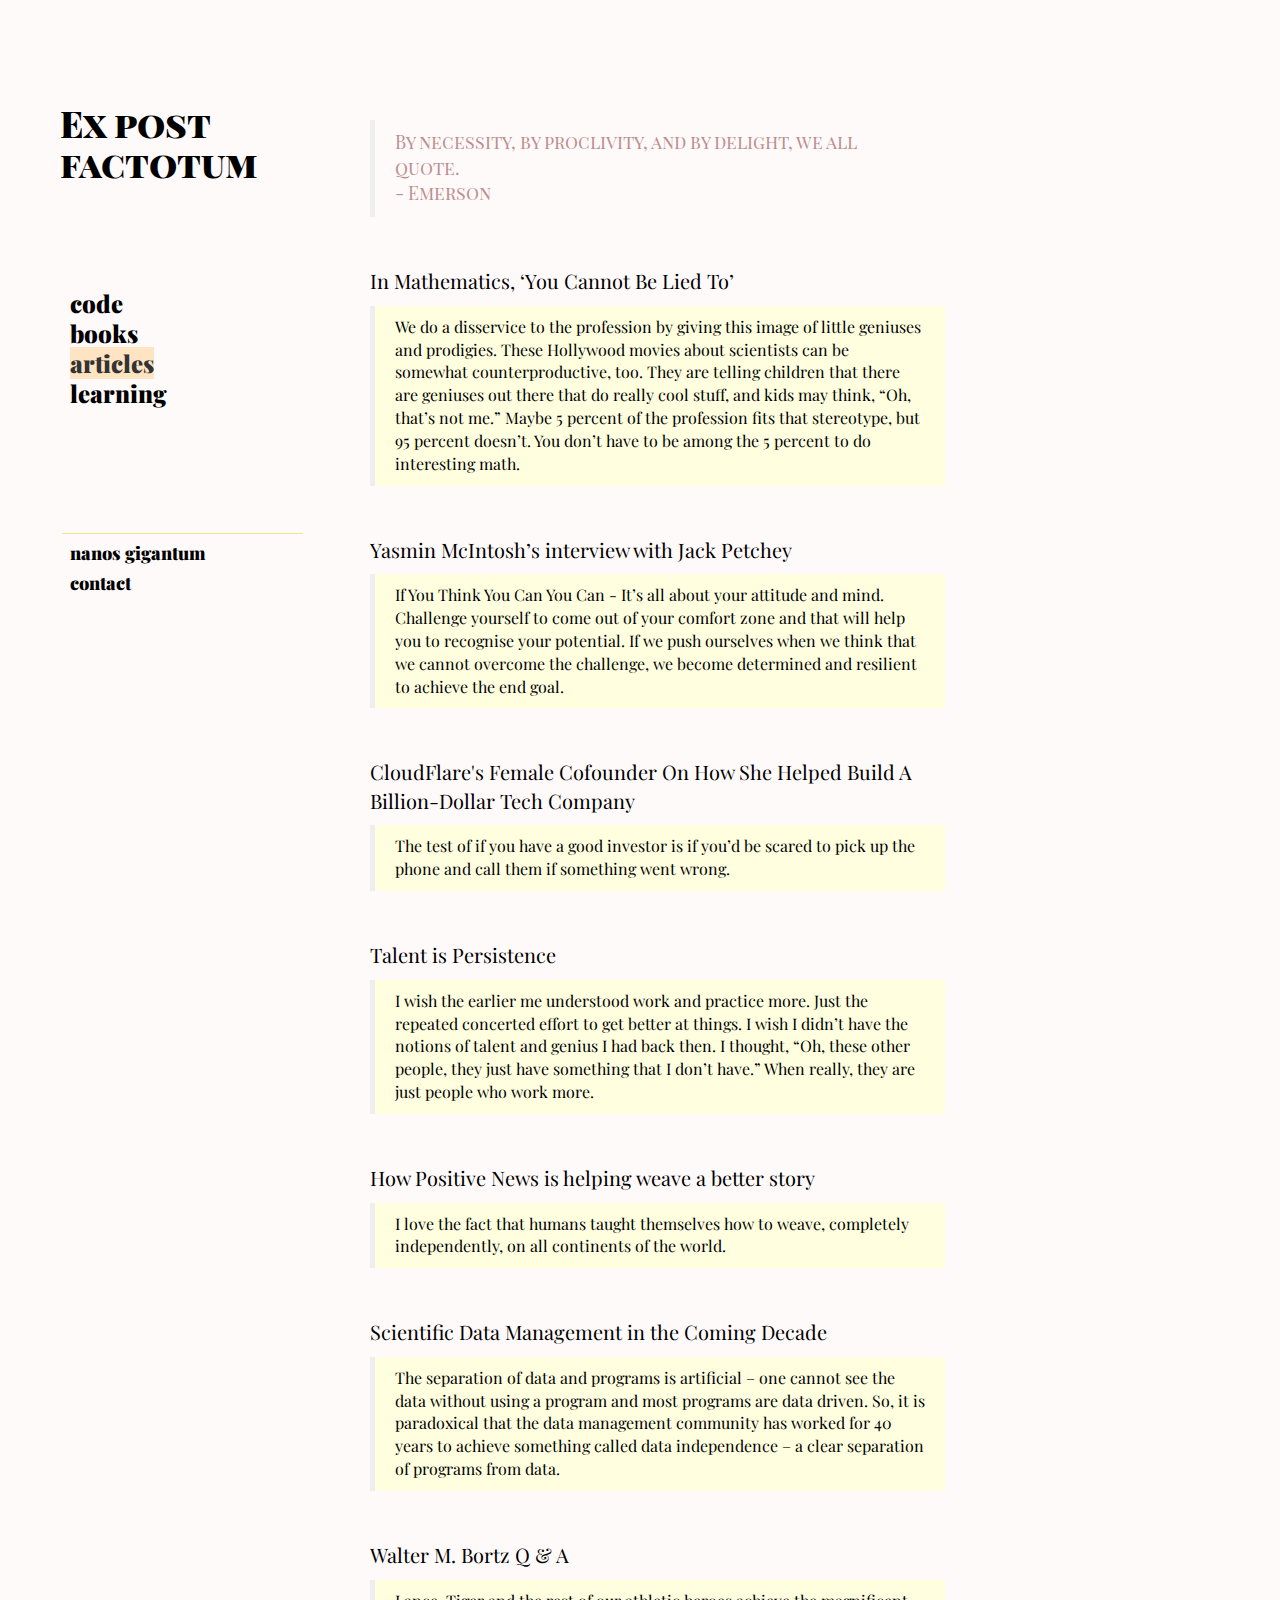
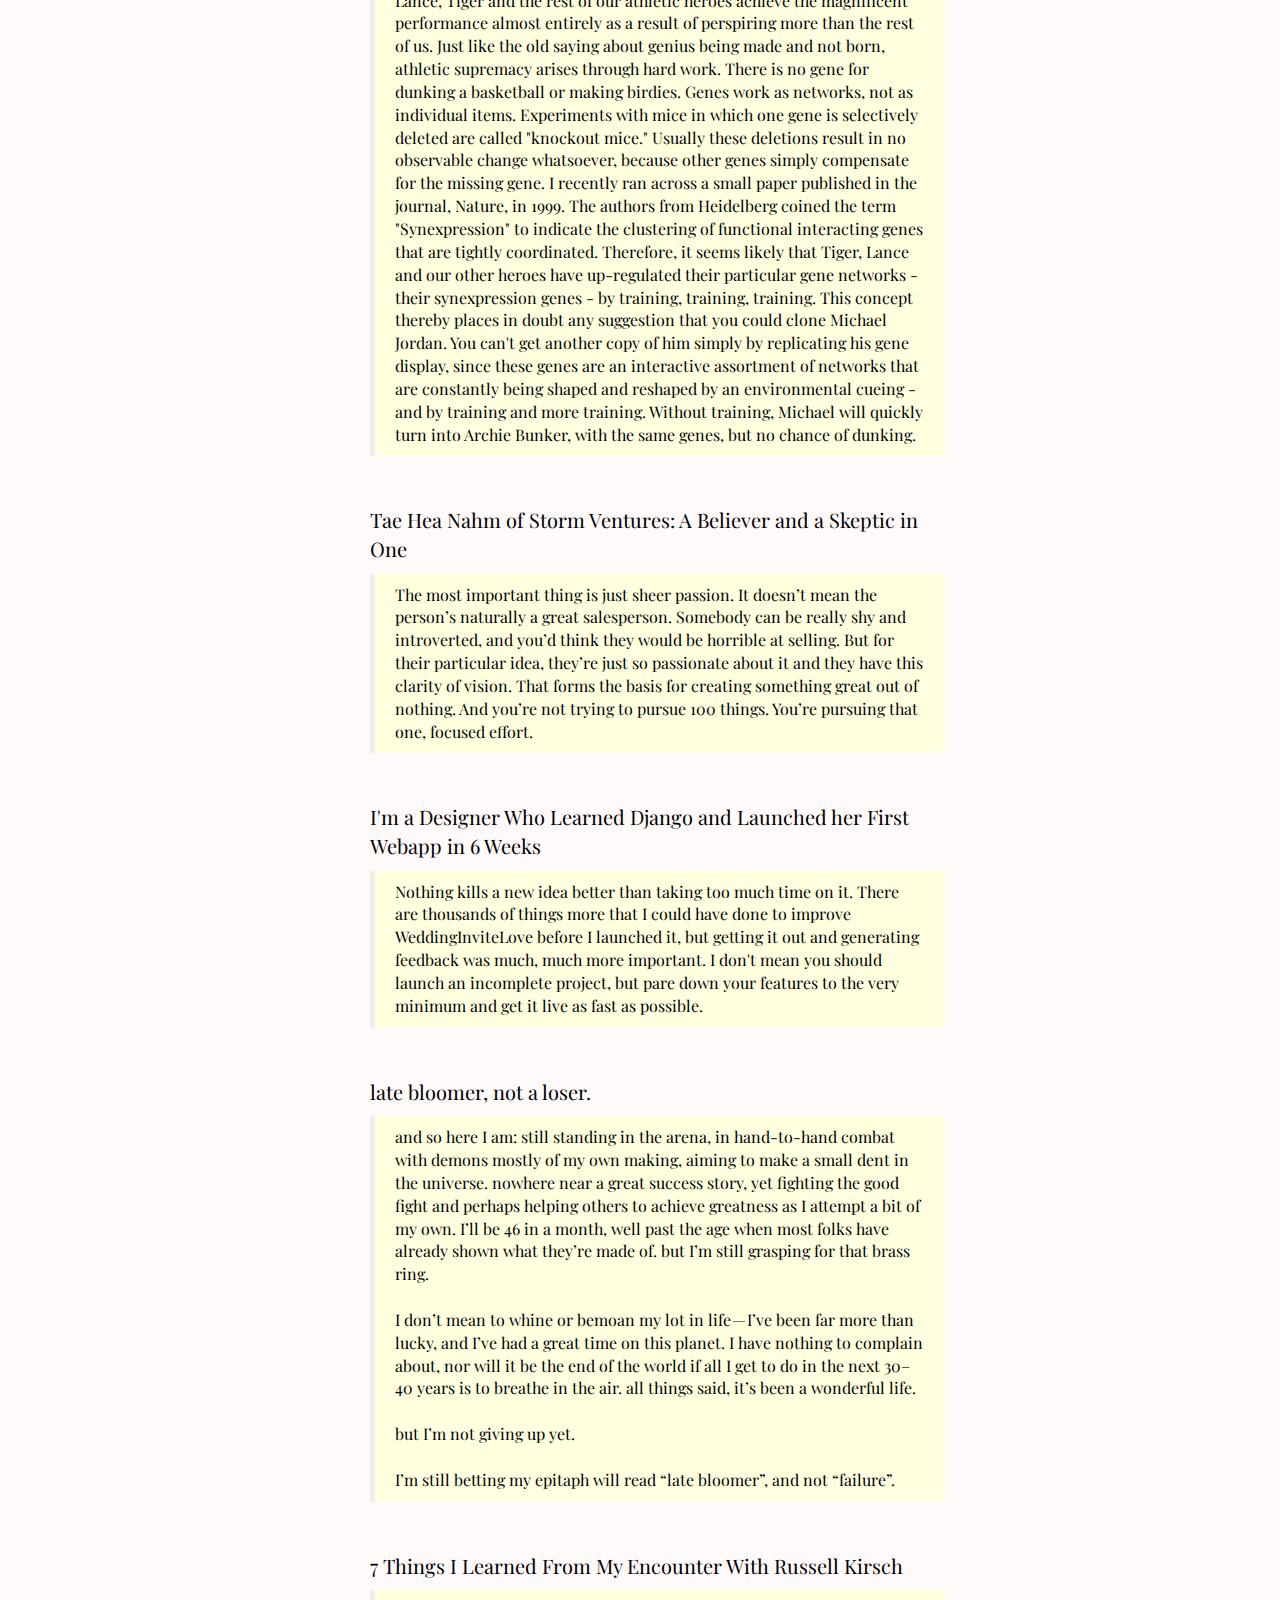
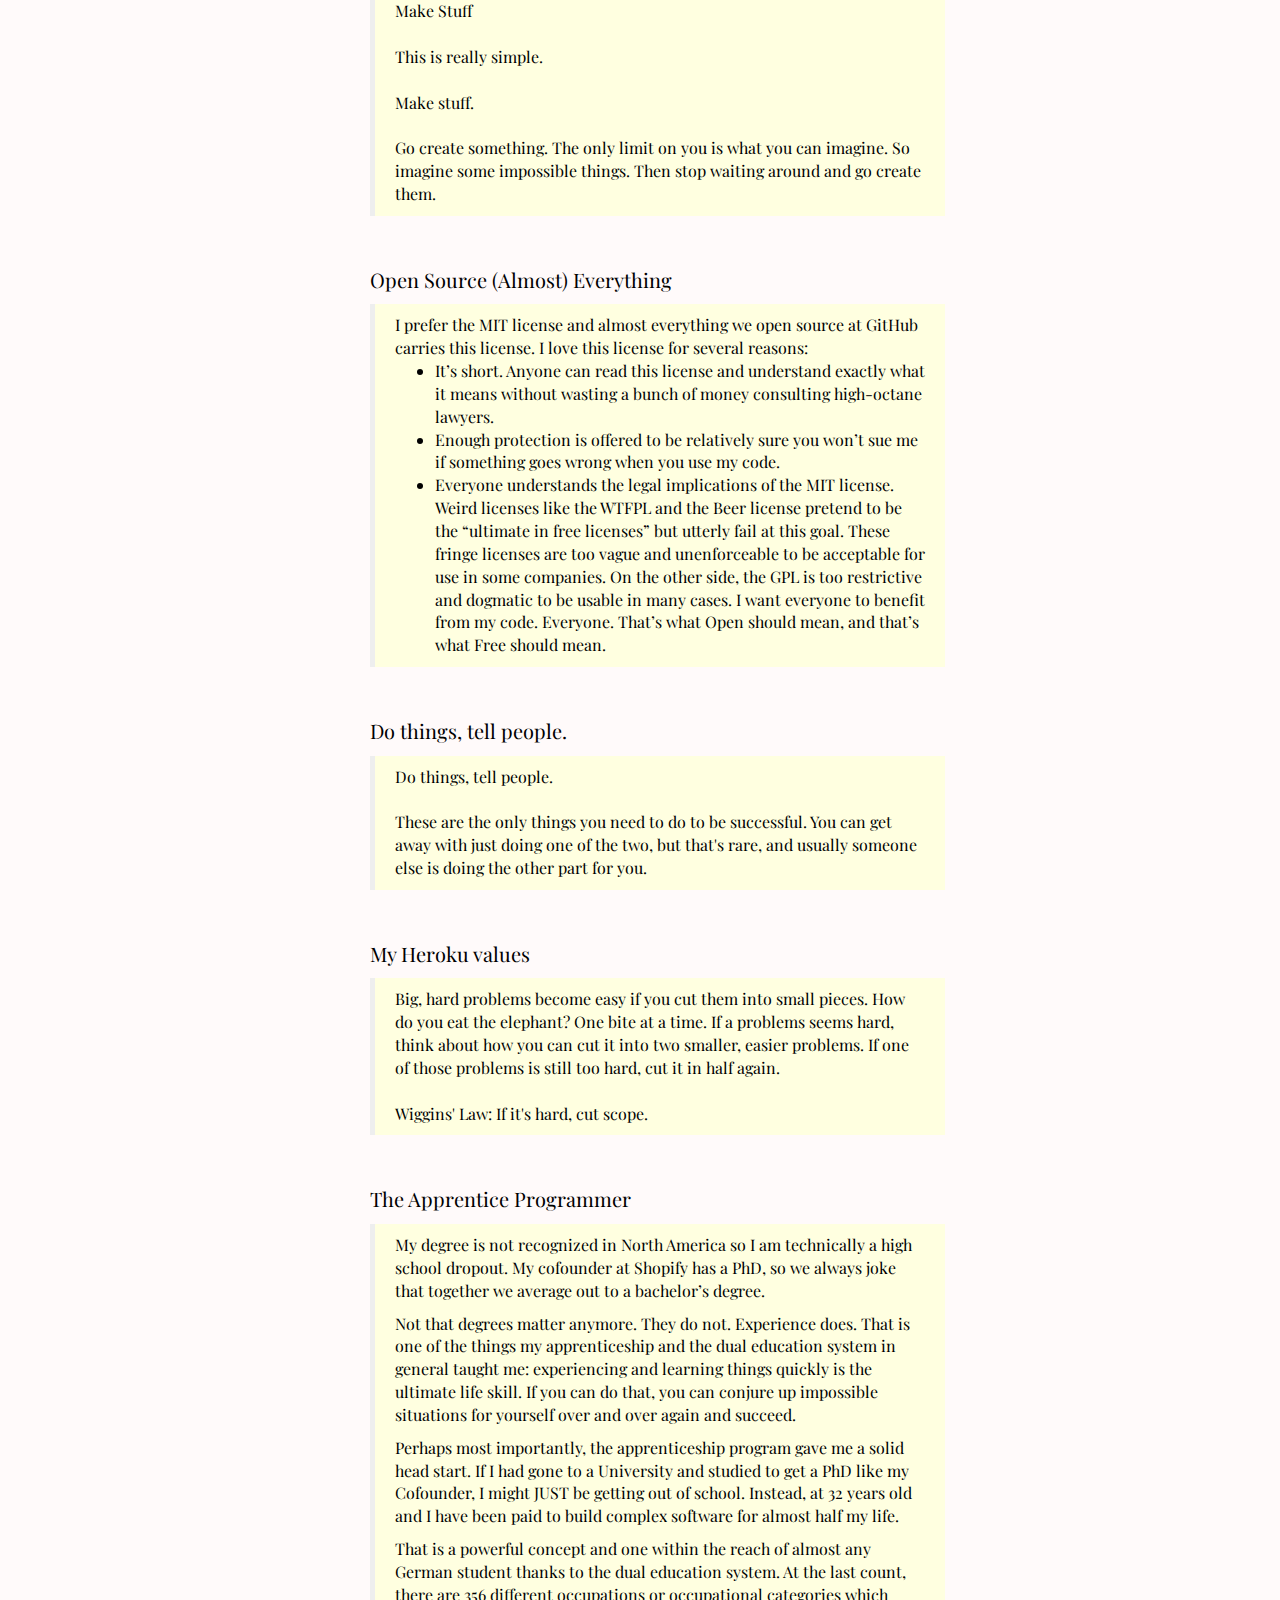
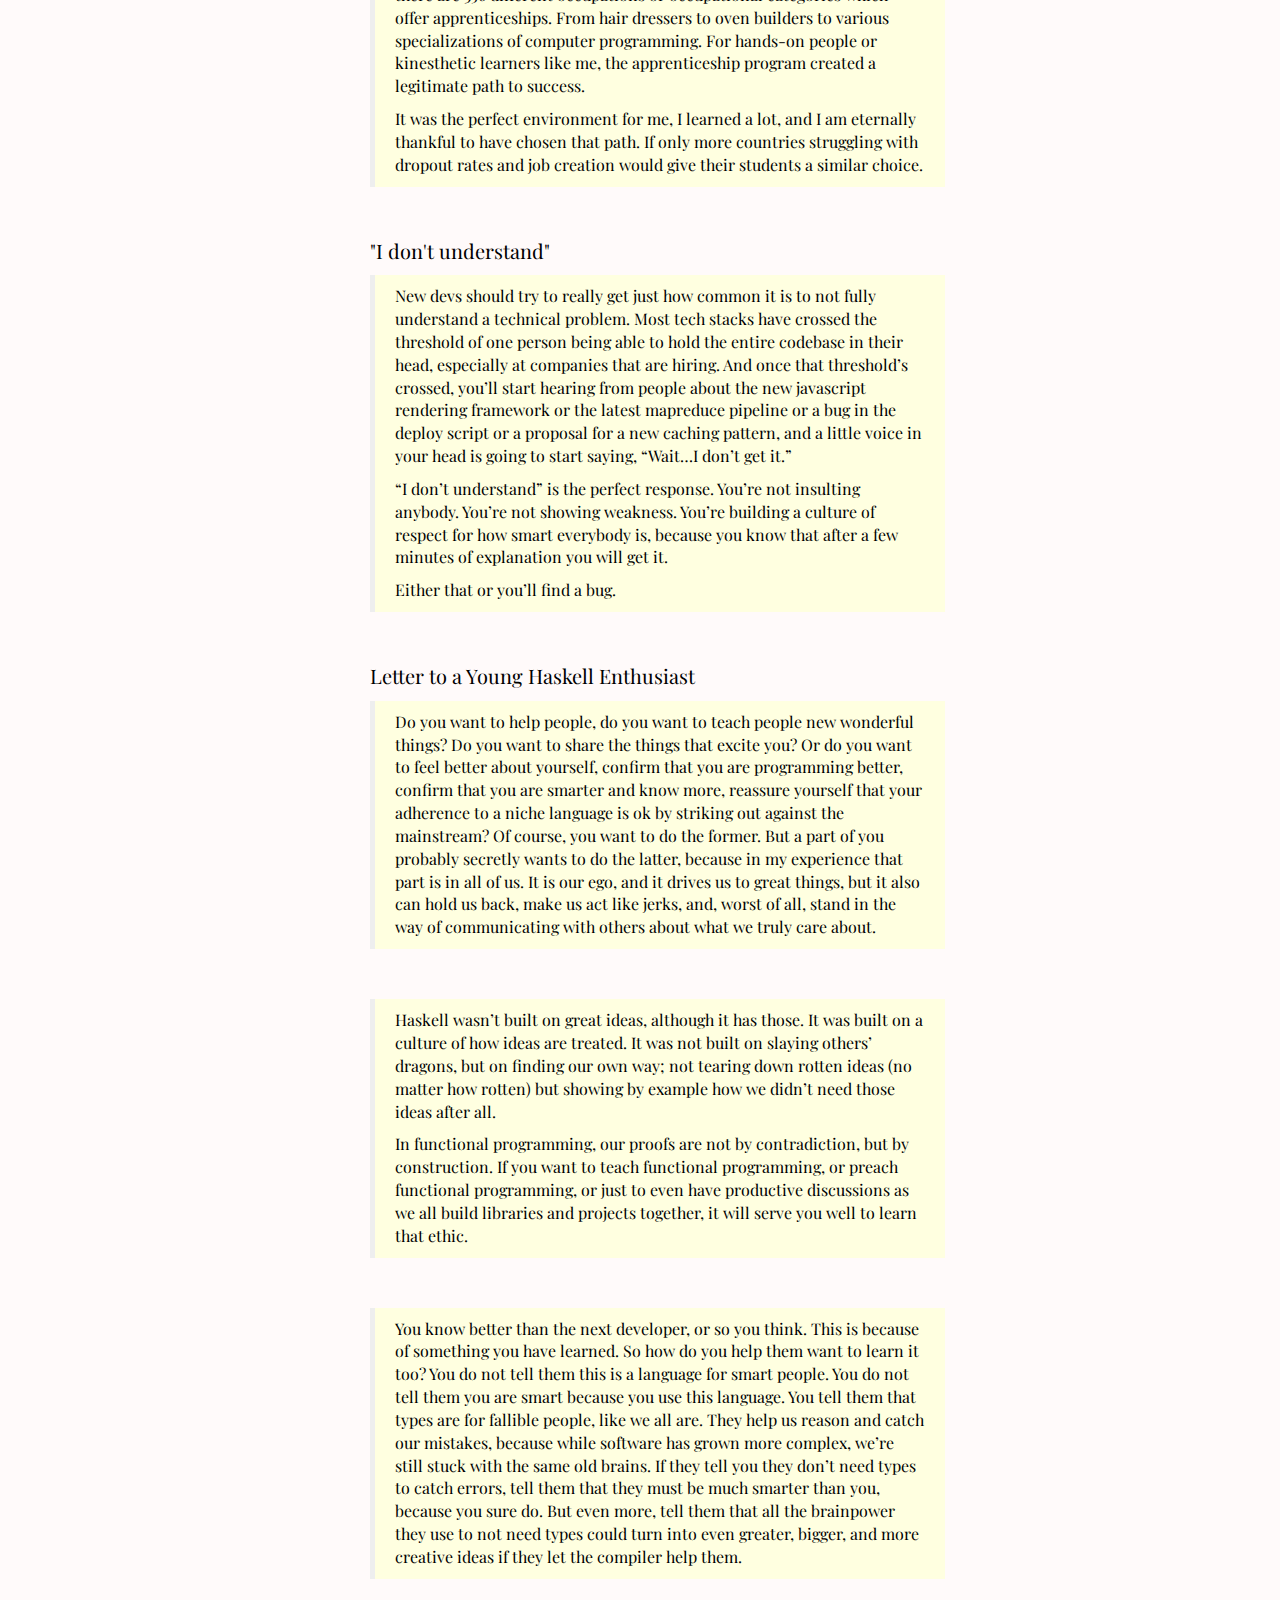
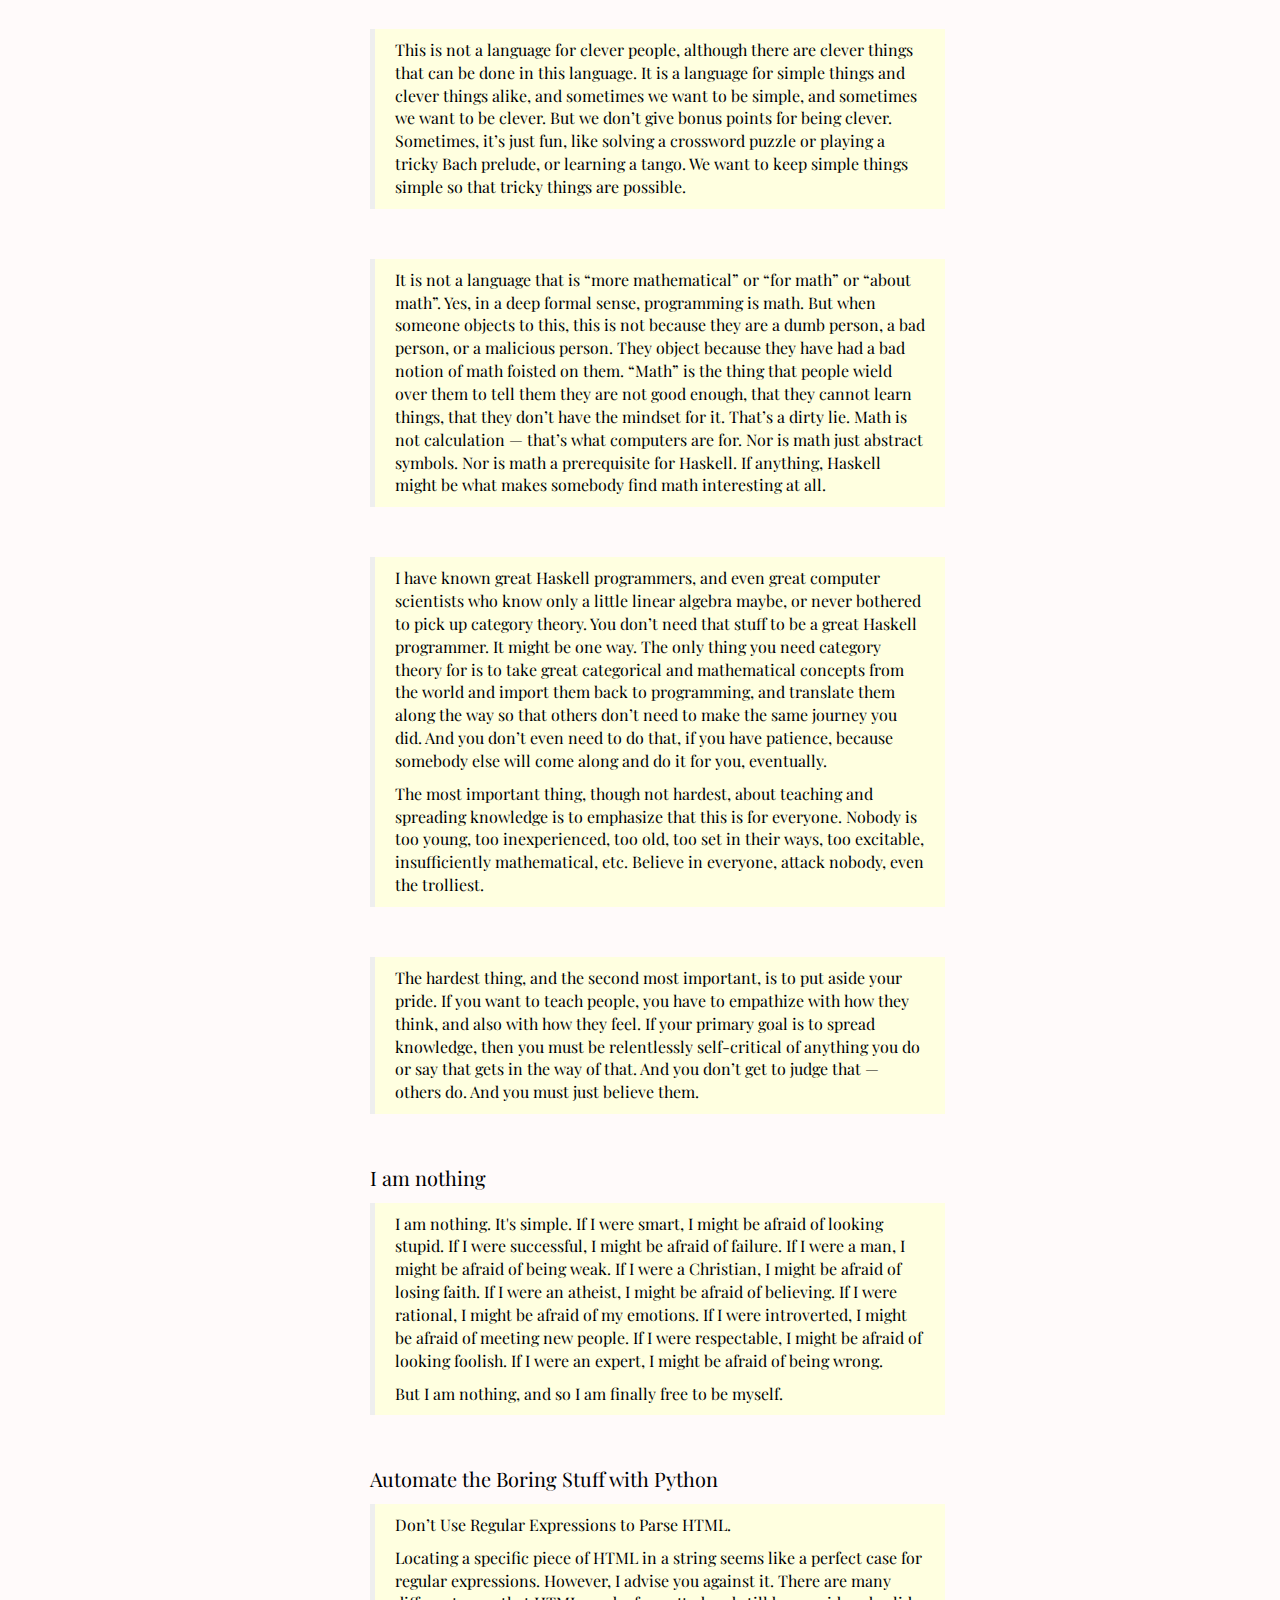
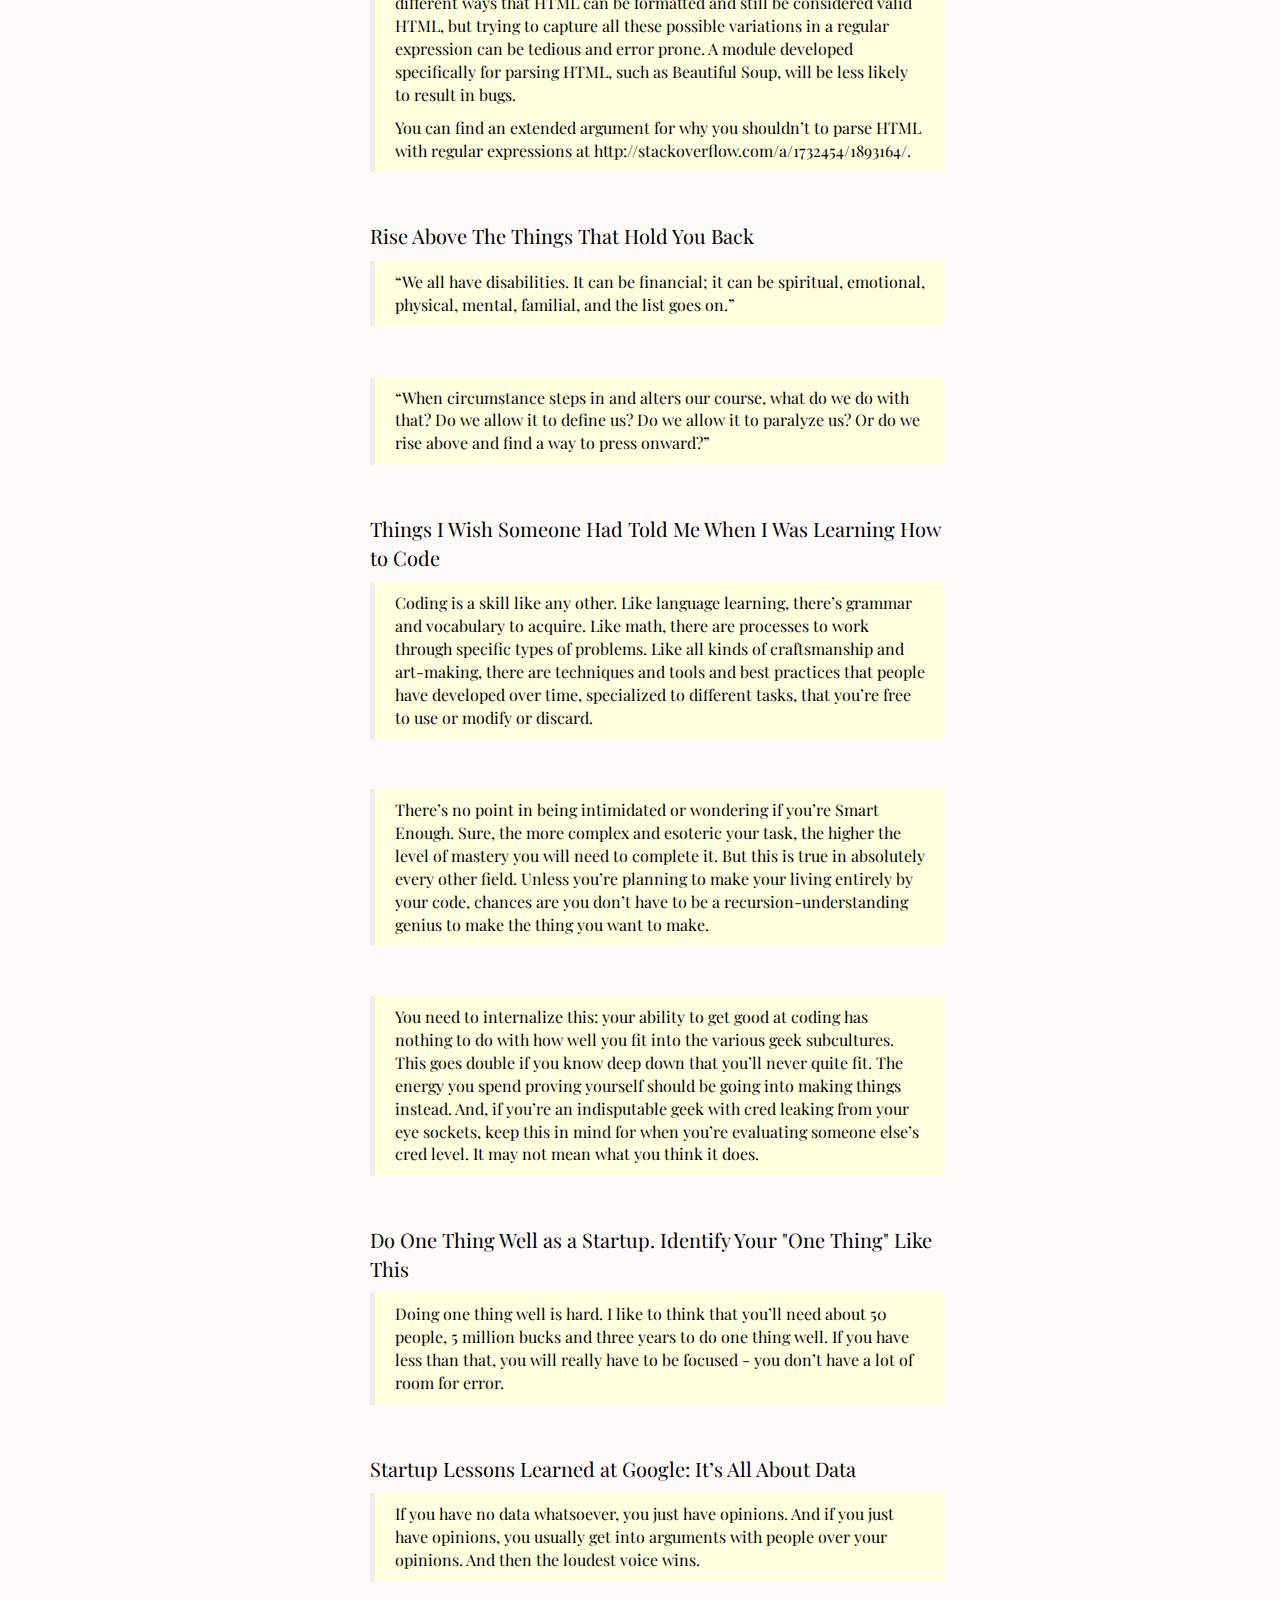
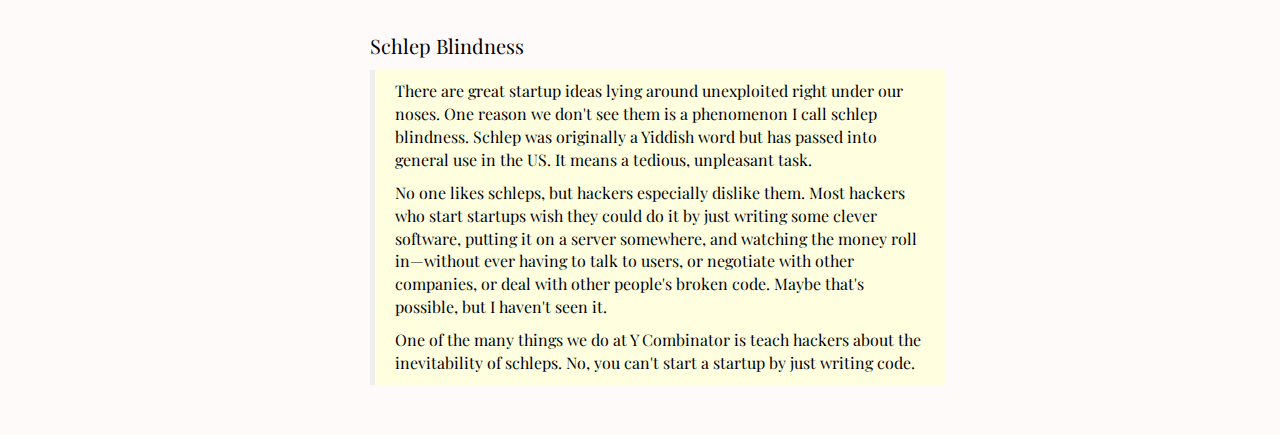
==== commit 7c9e4d0f: "Several changes" ====
--- a/articles.html
+++ b/articles.html
@@ -43,11 +43,10 @@
 
         <div class="col-lg-6 col-lg-offset-3 right">
 
-          <p>
-            Where I post interesting articles and quotes gathered from my online journey. Articles cover a broad spectrum - from the business of technology to the business of life and things between.
-          </p>
-          <br />
-
+          <blockquote class="header">
+            By necessity, by proclivity, and by delight, we all quote.<br />
+            - Emerson
+          </blockquote>
 
             <div class="list-credits">
               <p><a href="https://www.quantamagazine.org/20170221-mathematical-truth-sylvia-serfaty-interview/#" target="_blank">In Mathematics, ‘You Cannot Be Lied To’</a></p>
--- a/main.css
+++ b/main.css
@@ -6,7 +6,7 @@
 body {
   font-family: 'Playfair Display', serif;
   font-size: 15px;
-  background-color: snow;
+  background-color: #FFFAFA;
 }
 
 div .left {
@@ -81,9 +81,16 @@
   background-color: #FFFFE0;
 }
 
+.header {
+  background-color: #FFFAFA;
+  font-family: 'Playfair Display SC', serif;
+  font-size: 18px;
+  color: #BC8F8F;
+}
+
 .subtitle {
   font-family: 'Playfair Display SC', serif;
-  color: #4169E1;
+  color: #0000CD;
   font-weight: 900;
   font-size: 20px;
 }
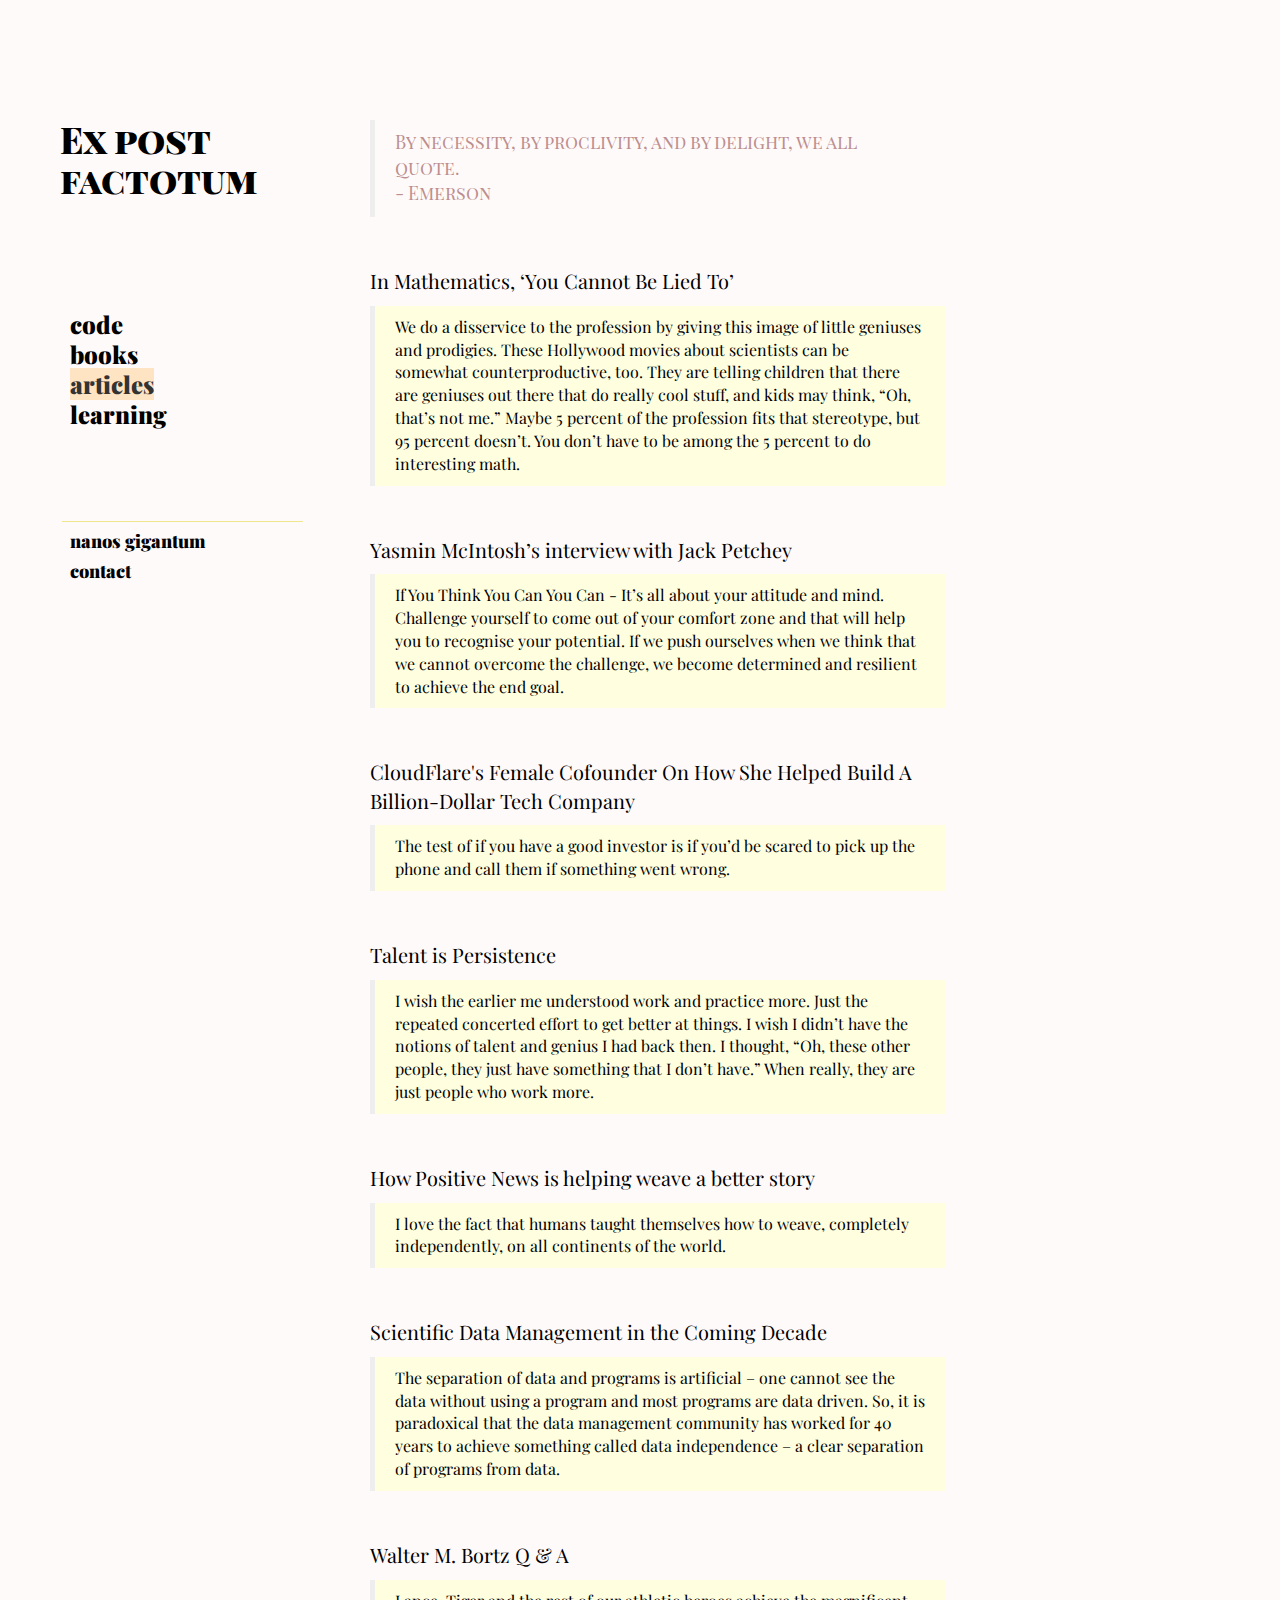
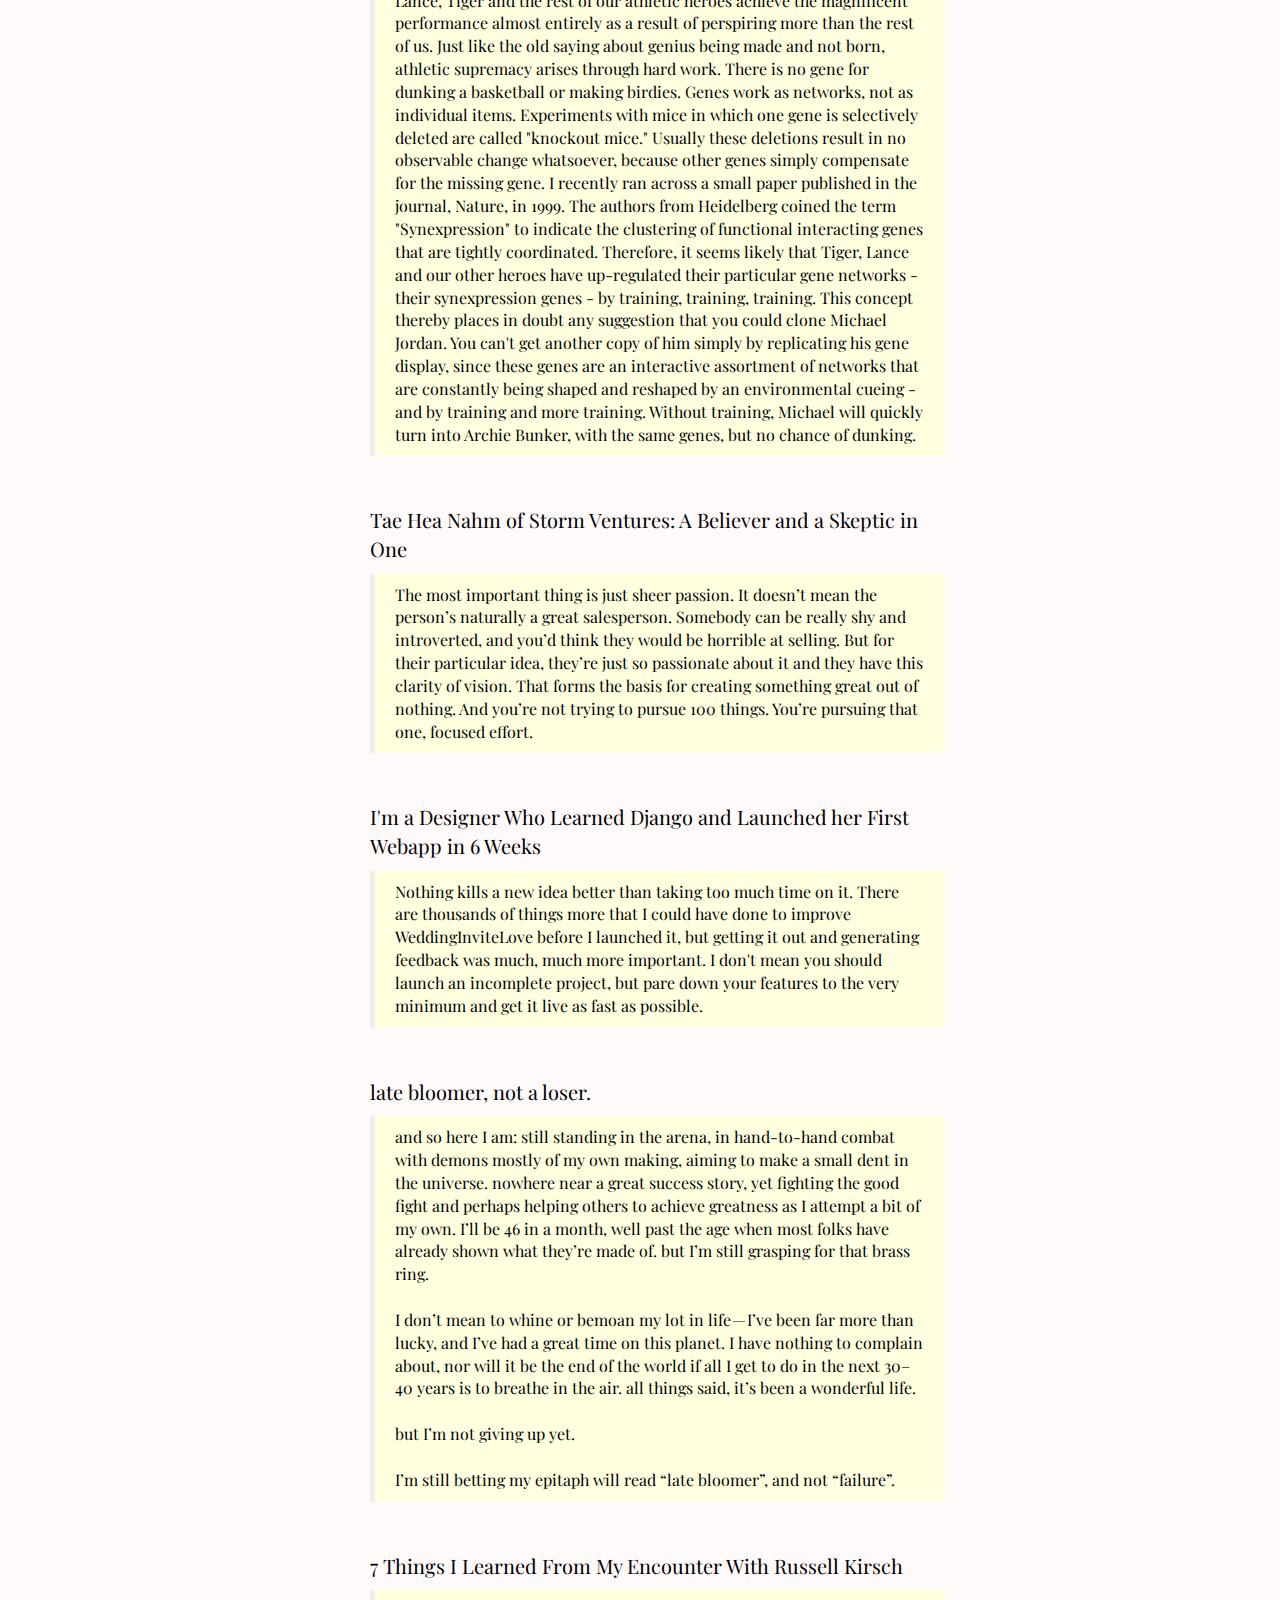
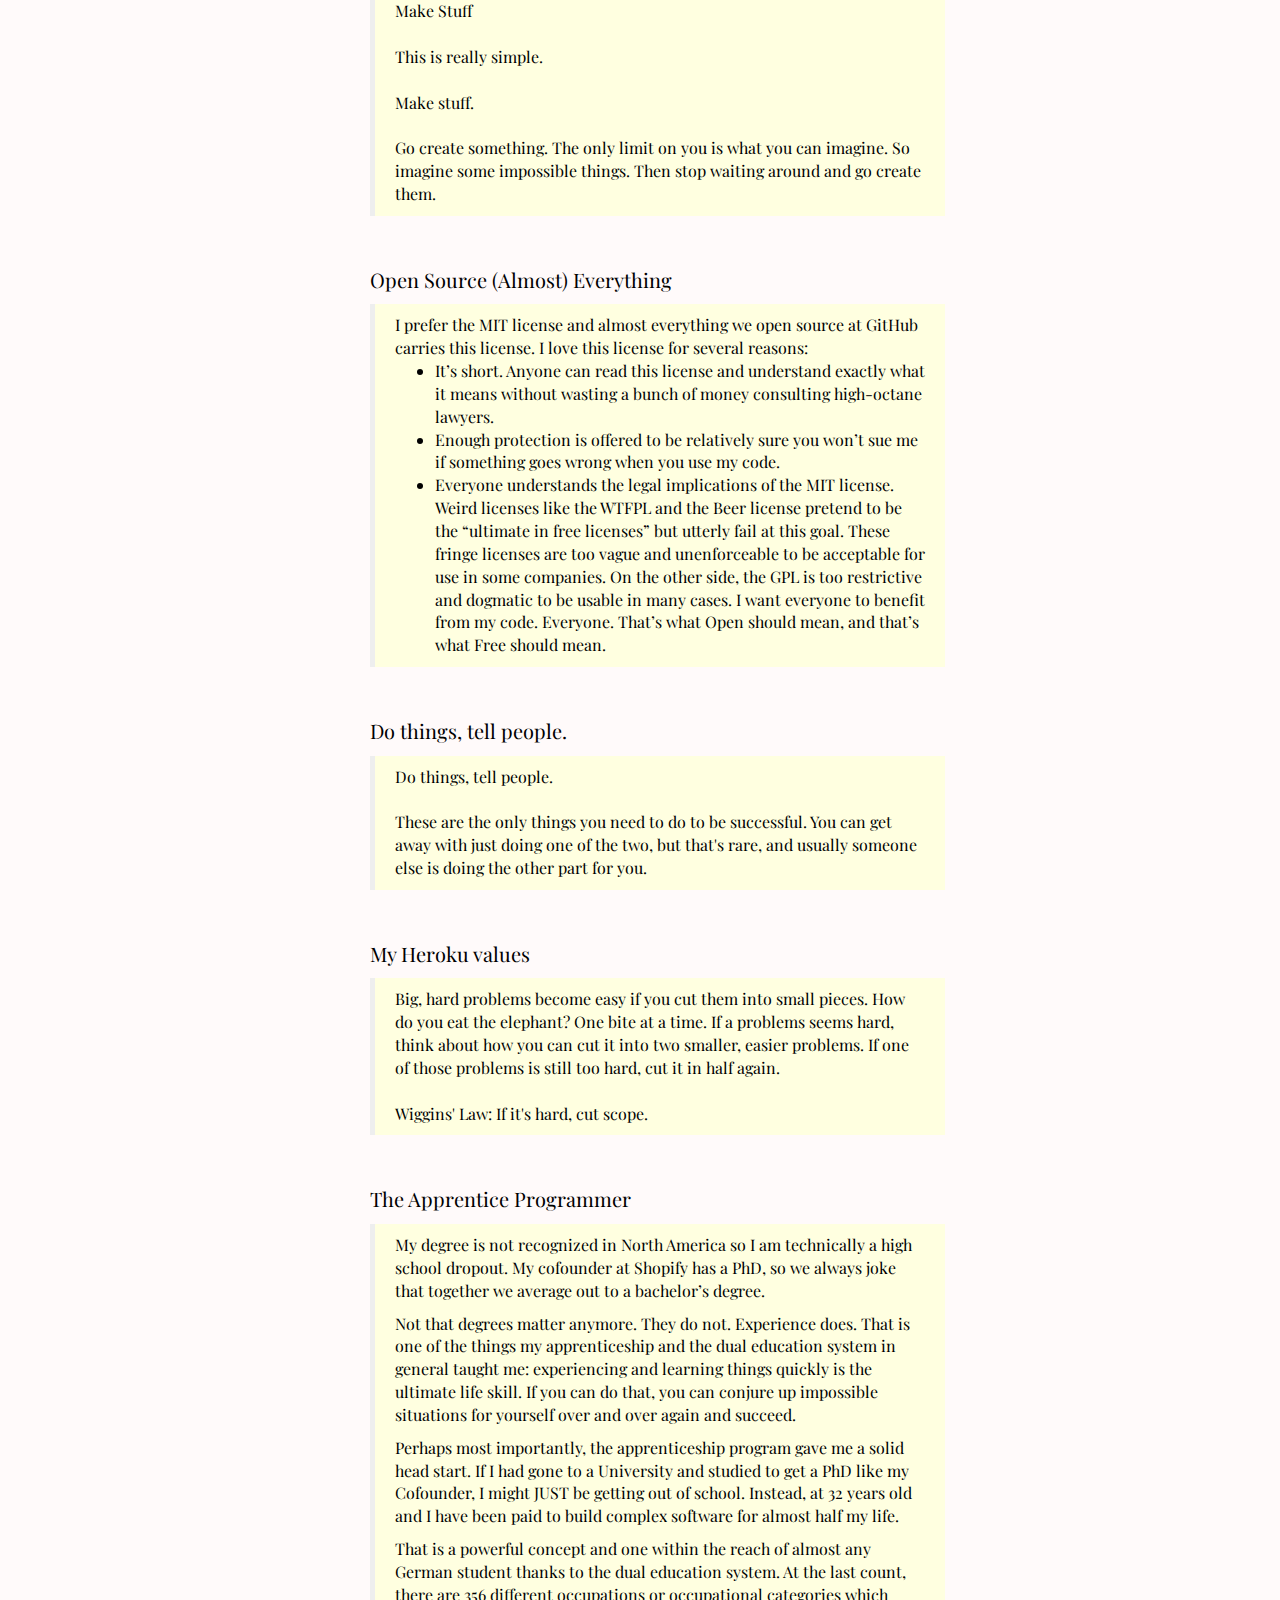
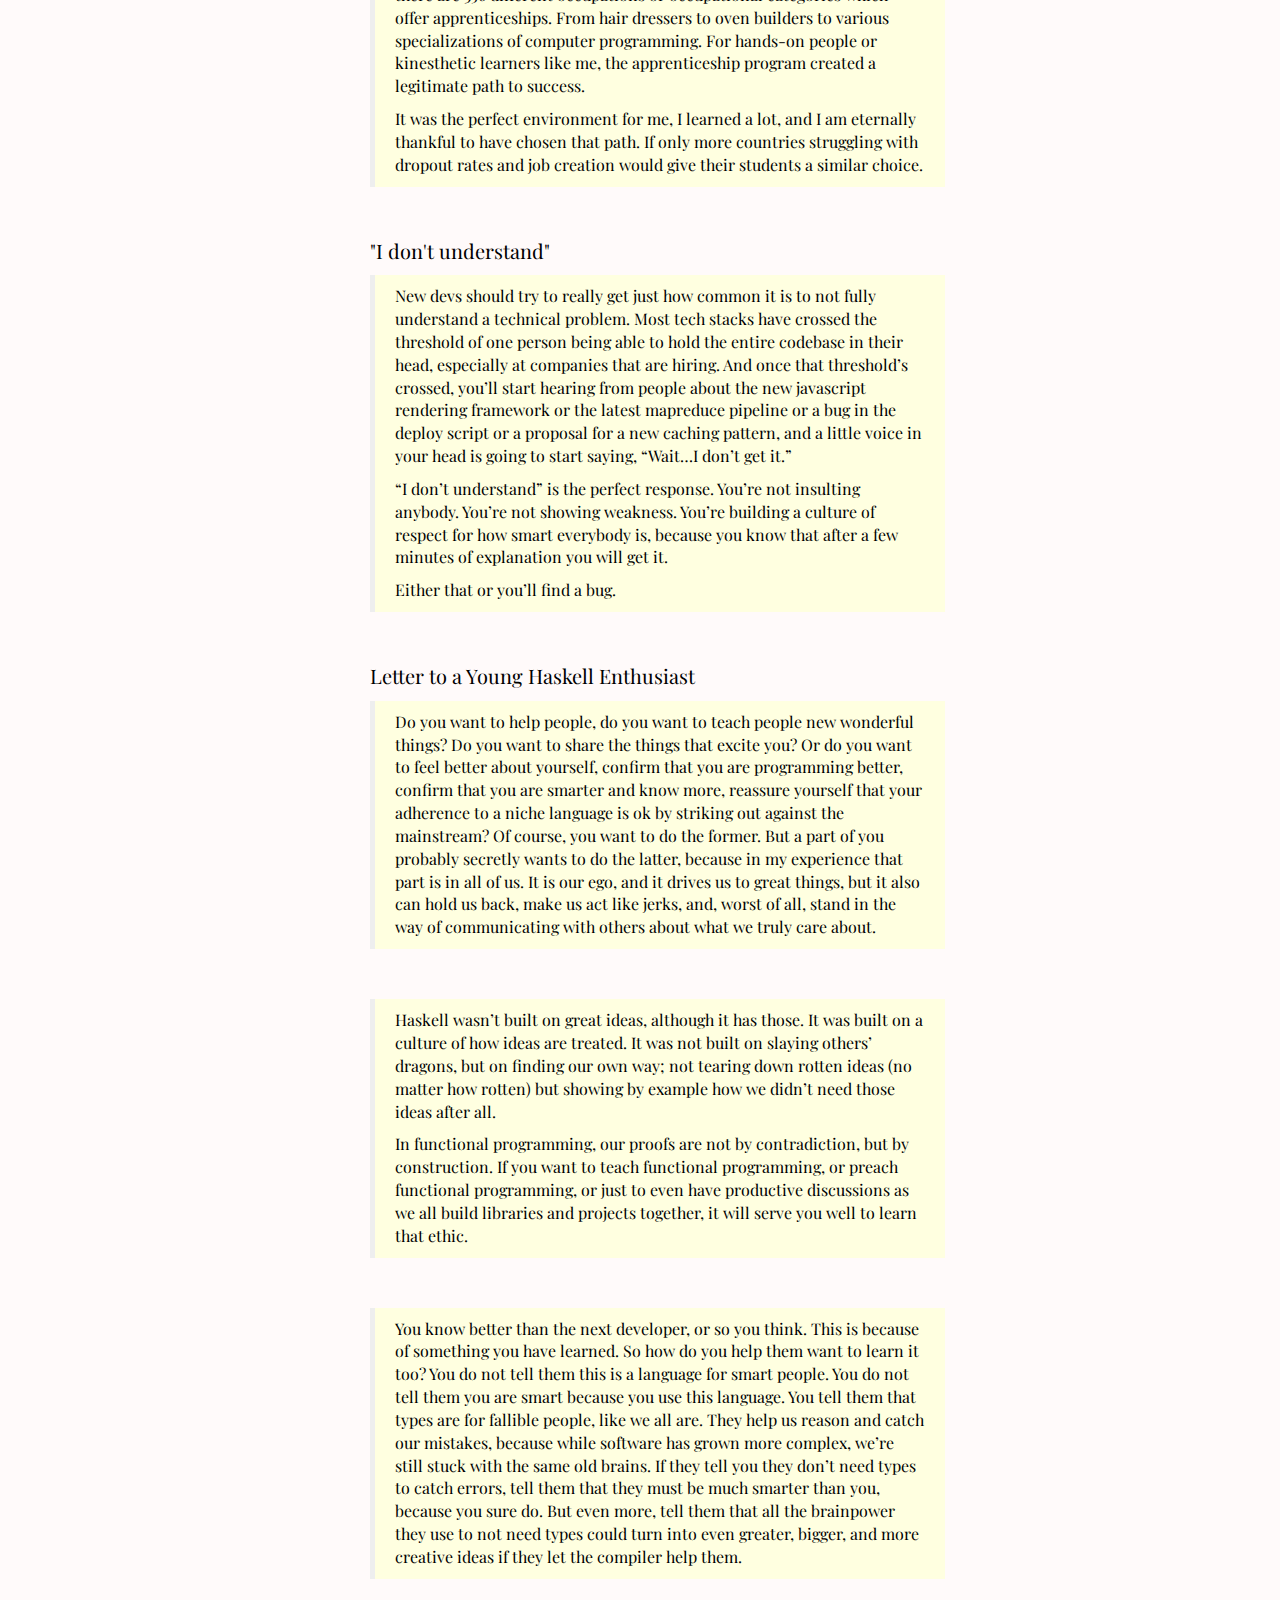
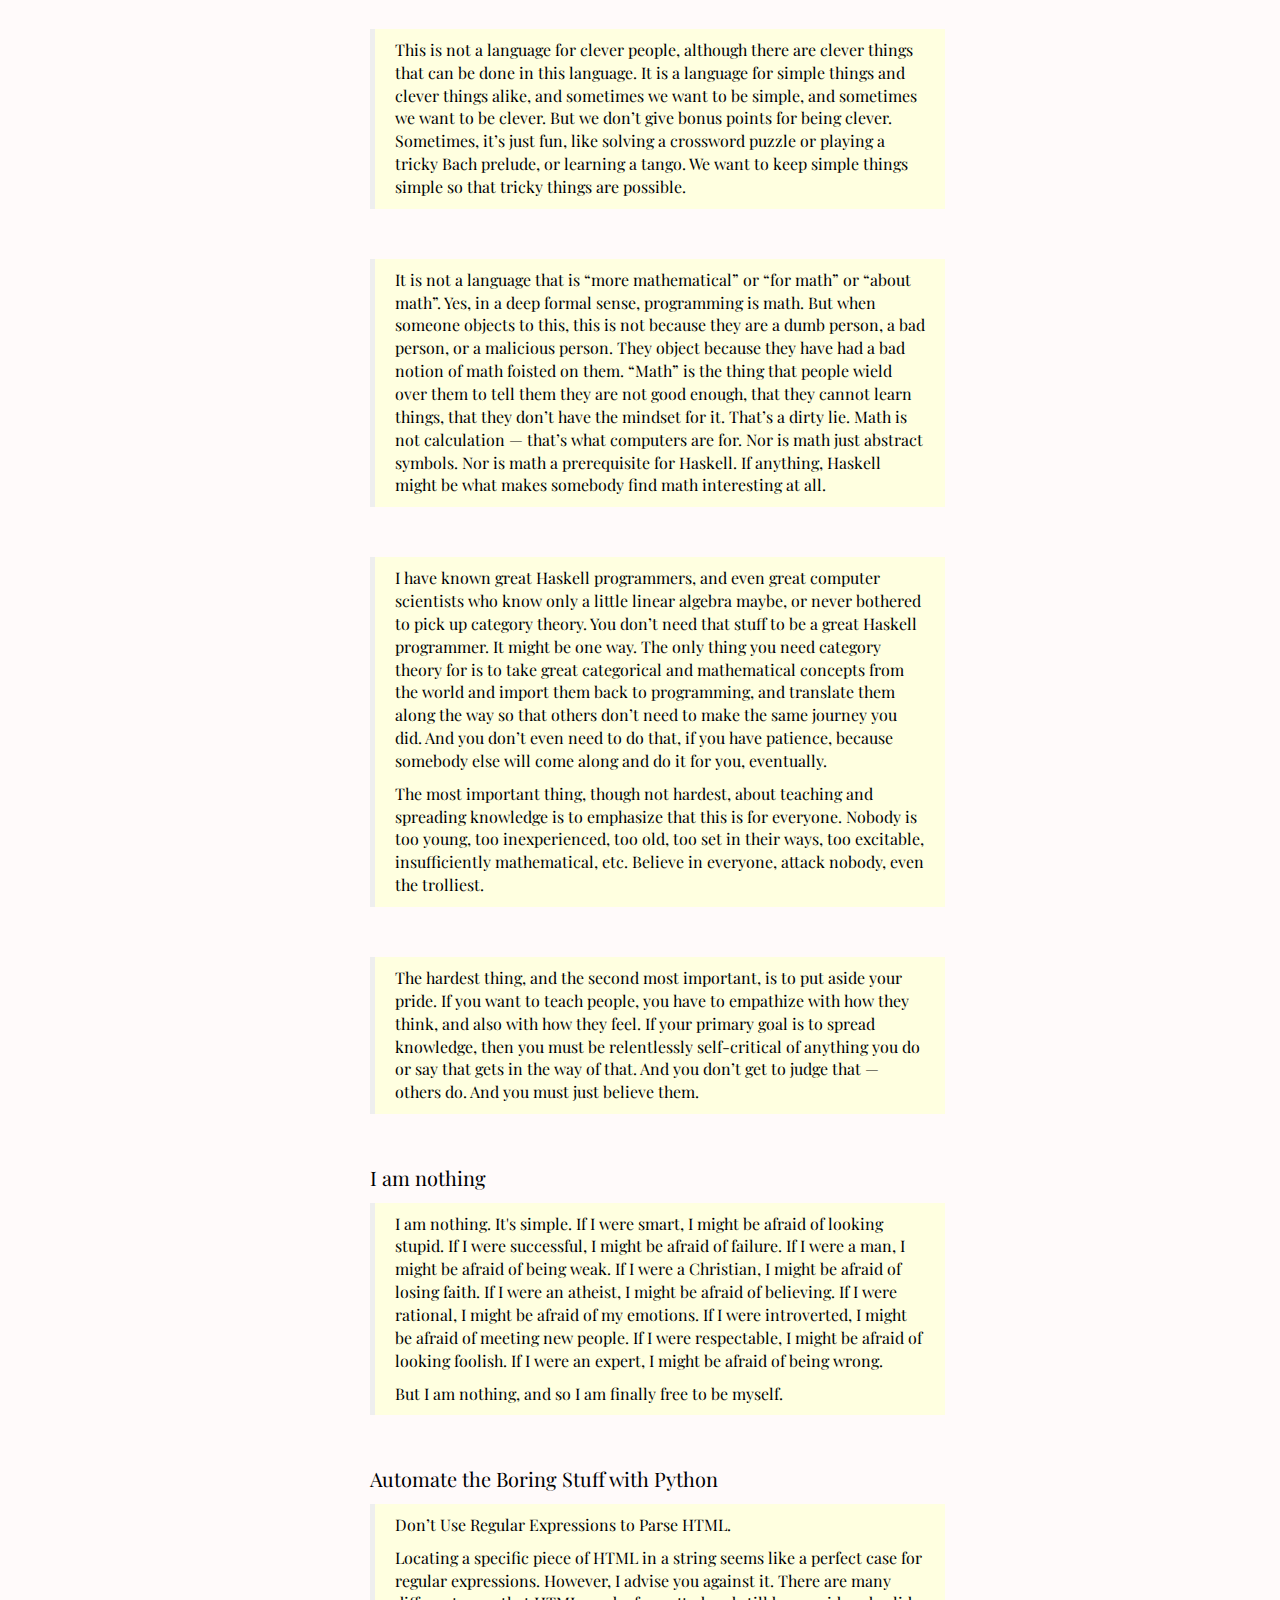
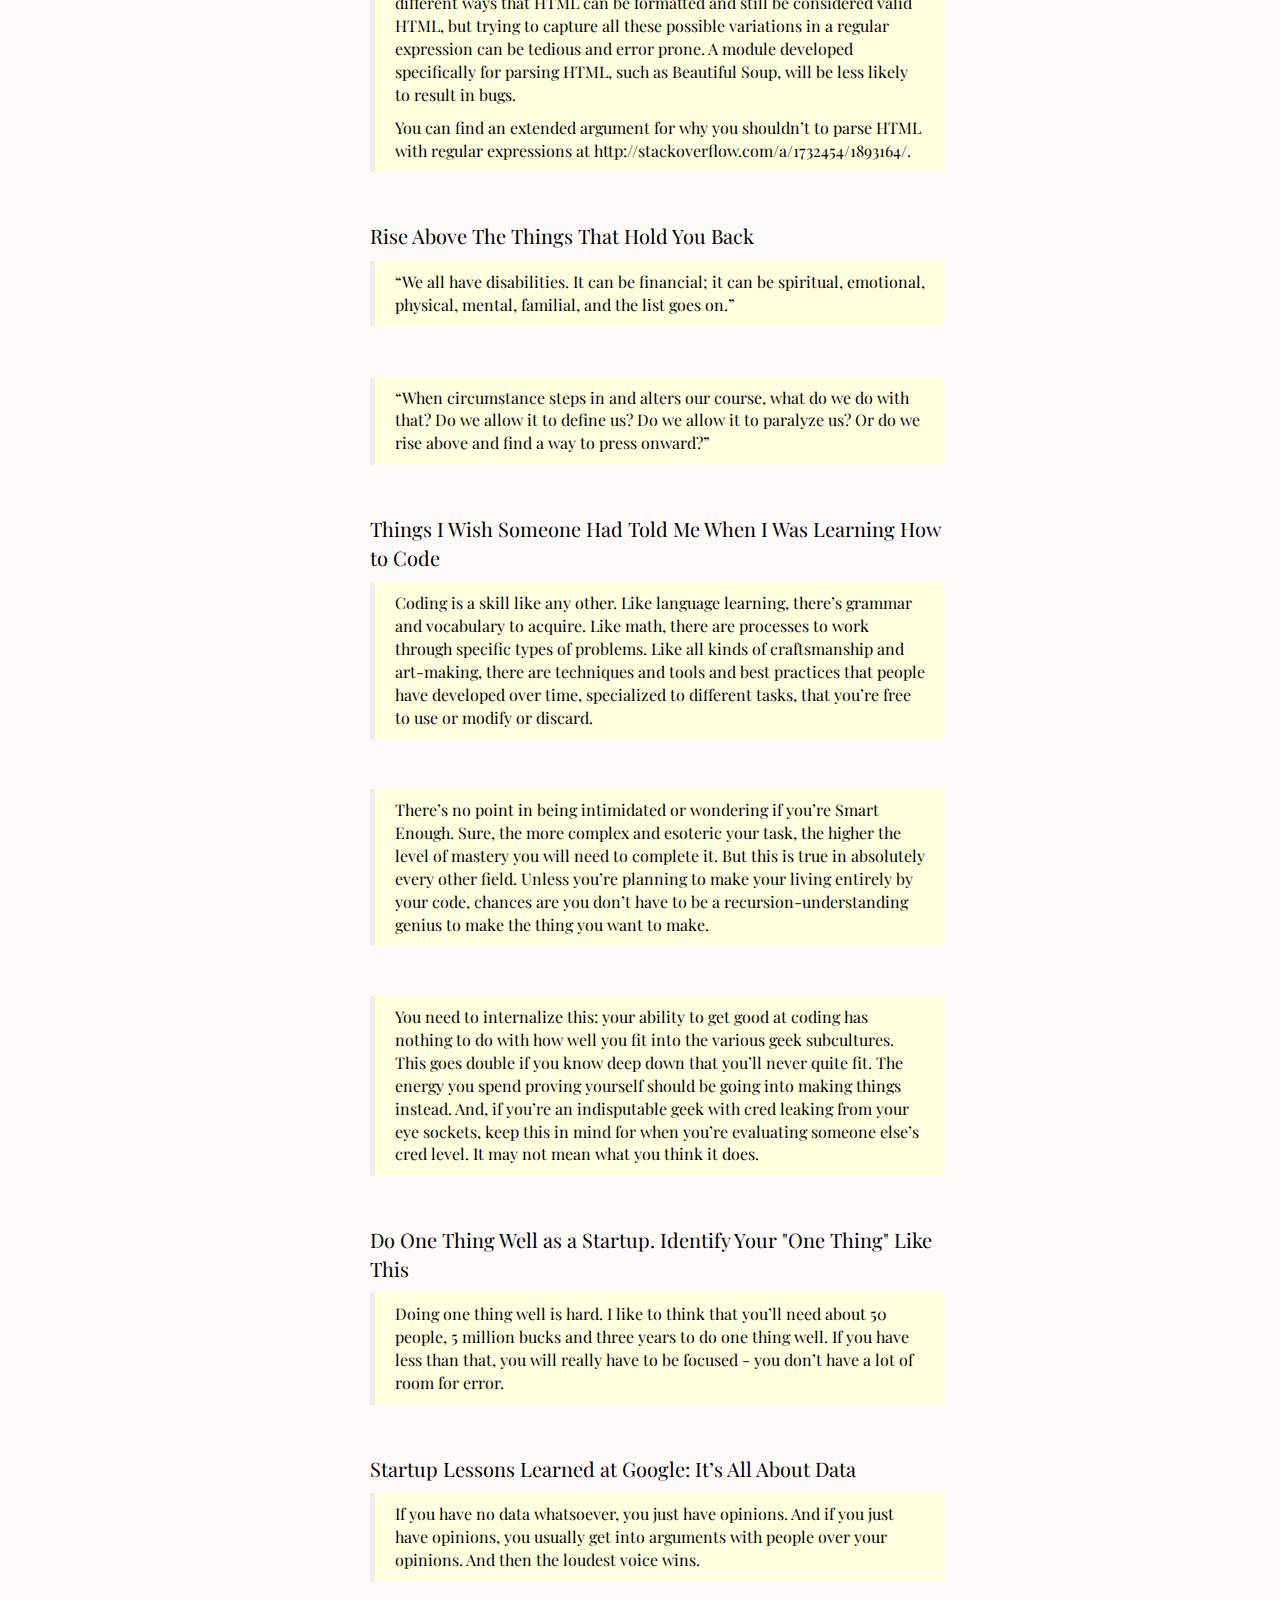
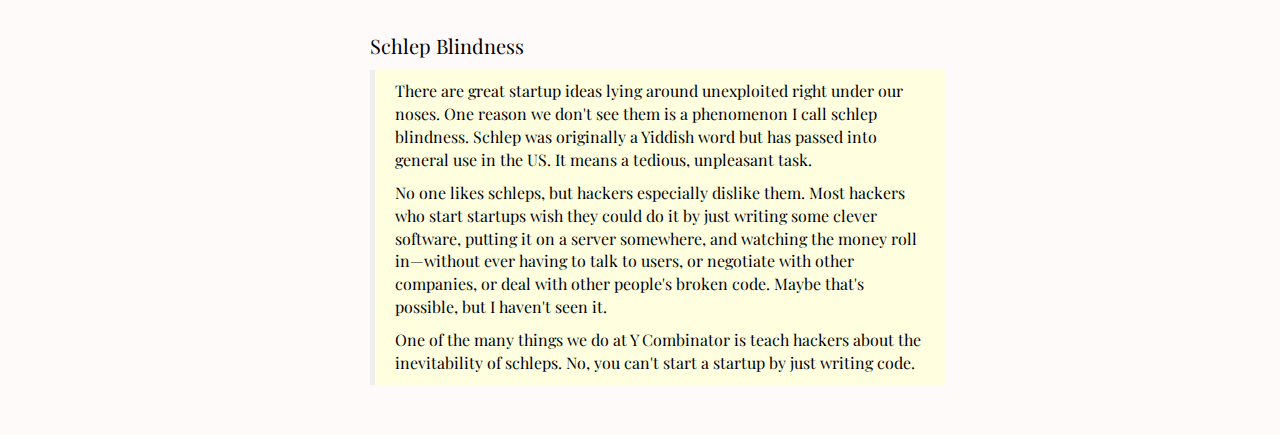
==== commit 3fa6ac4b: "Make responsive" ====
--- a/articles.html
+++ b/articles.html
@@ -20,28 +20,22 @@
     <div class = "container-fluid">
       <div class="row">
 
-        <div class="col-lg-3 left" style="position:fixed">
-          <p>&nbsp;</p>
-          <p>&nbsp;</p>
-          <p>&nbsp;</p>
+        <div class="col-lg-3 col-sm-4 left">
           <a href="index.html"><h1>Ex post factotum</h1></a>
-          <p>&nbsp;</p>
-          <p>&nbsp;</p>
-          <p>&nbsp;</p>
+
+          <div class="middle">
           <a href="index.html"><h3>code</h3></a>
           <a href="books.html"><h3>books</h3></a>
           <h3><span class="here">articles</span></h3>
           <a href="learning.html"><h3>learning</h3></a>
-          <p>&nbsp;</p>
-          <p>&nbsp;</p>
-          <p>&nbsp;</p>
-          <p>&nbsp;</p>
+          </div>
+
           <span><hr /></span>
           <a href="nanos.html"><h4>nanos gigantum</h4></a>
           <a href="contact.html"><h4>contact</h4></a>
         </div>
 
-        <div class="col-lg-6 col-lg-offset-3 right">
+        <div class="col-lg-6 col-lg-offset-3 col-sm-7 col-sm-offset-4 right">
 
           <blockquote class="header">
             By necessity, by proclivity, and by delight, we all quote.<br />
--- a/main.css
+++ b/main.css
@@ -94,3 +94,32 @@
   font-weight: 900;
   font-size: 20px;
 }
+
+/*responsive guru's code start here*/
+
+div .left {
+  margin-top: 100px;
+  position: fixed;
+}
+.middle{
+  padding: 90px 0px;
+}
+
+/*mobile or small devices*/
+@media only screen and (max-width: 767px){
+ blockquote{
+  overflow-x: hidden;
+ }
+div .left {
+  margin-top: 50px;
+  position: static;
+  padding-left: 15px;
+}
+.middle{
+  padding: 50px 0px;
+}
+div .right{
+  padding-left: 15px;
+  padding-top: 70px;
+}
+}